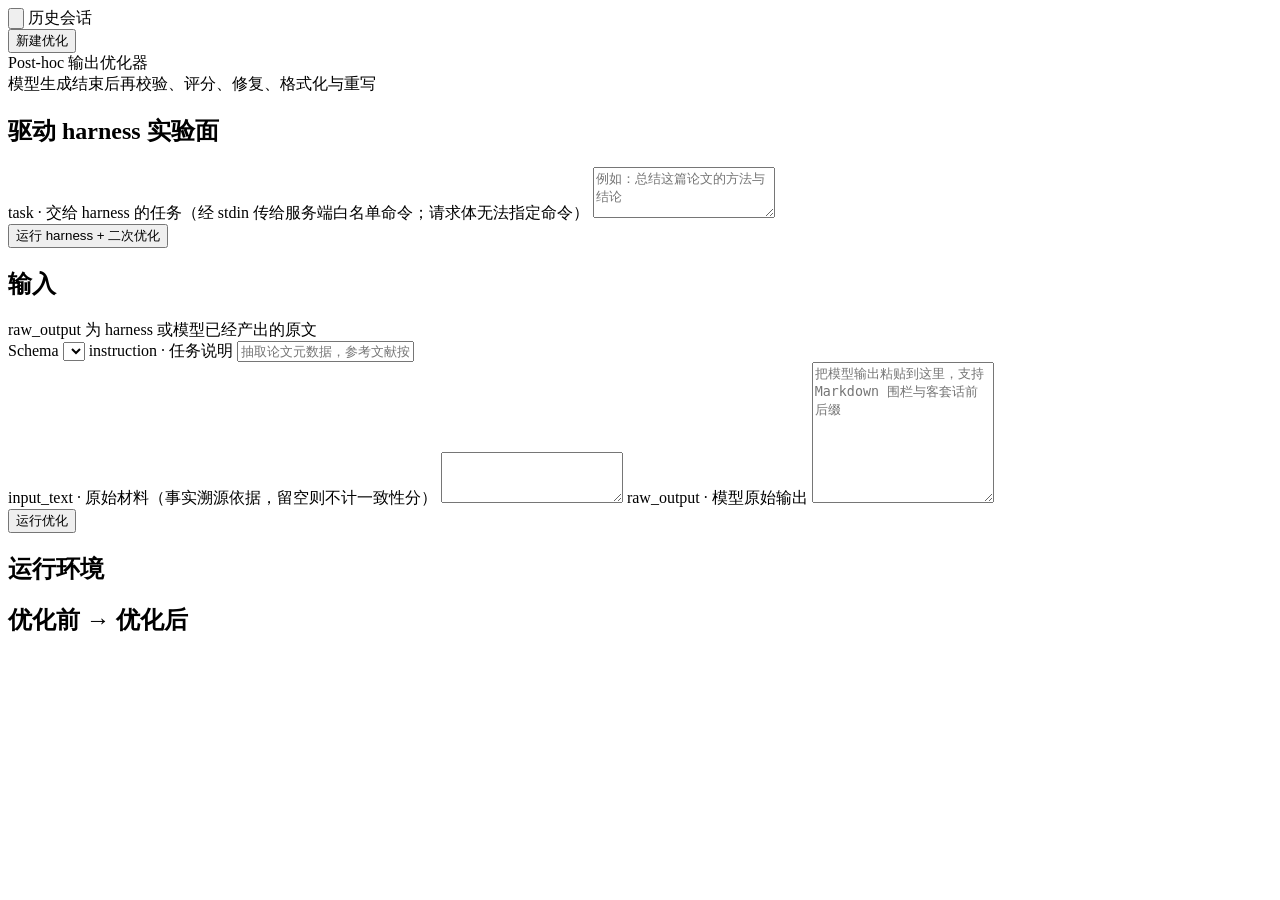
==== app/web/index.html @ eca041e2 "feat: 页面增加 harness 驱动入口 顶部新增「驱动 harness」实验面区：未启用时按钮与输入禁用并写明启用方式； 启用后提交 task 走 /v1/run，结果与 diff 复用既有渲" ====
<!doctype html>
<html lang="zh-CN">
  <head>
    <meta charset="utf-8" />
    <meta name="viewport" content="width=device-width, initial-scale=1" />
    <title>Let-the-output-better · 输出优化台</title>
    <link rel="stylesheet" href="/static/styles.css" />
  </head>
  <body>
    <div class="app" id="app">
      <aside class="rail rail-left" id="history-rail" aria-label="历史会话">
        <div class="rail-head">
          <button type="button" class="icon-btn" id="toggle-history" title="折叠历史列表" aria-expanded="true">
            <svg viewBox="0 0 16 16" aria-hidden="true"><path d="M2 3.5h12M2 8h7M2 12.5h12" /></svg>
          </button>
          <span class="rail-title">历史会话</span>
        </div>
        <button type="button" class="primary-block" id="new-run">新建优化</button>
        <div class="history-list" id="history-list"></div>
        <div class="rail-foot" id="history-foot"></div>
      </aside>

      <main class="workspace">
        <header class="work-head">
          <div class="brand">
            <span class="brand-mark" aria-hidden="true"></span>
            <span class="brand-name">Post-hoc 输出优化器</span>
          </div>
          <div class="work-head-note">模型生成结束后再校验、评分、修复、格式化与重写</div>
        </header>

        <section class="panel panel-harness" id="harness-panel" aria-label="驱动 harness">
          <div class="panel-head">
            <h2>驱动 harness <span class="badge">实验面</span></h2>
            <span class="panel-hint" id="harness-hint"></span>
          </div>
          <label class="field">
            <span class="field-label">task · 交给 harness 的任务（经 stdin 传给服务端白名单命令；请求体无法指定命令）</span>
            <textarea id="field-task" rows="3" spellcheck="false" placeholder="例如：总结这篇论文的方法与结论"></textarea>
          </label>
          <div class="submit-row">
            <button type="button" class="primary" id="harness-run-btn">运行 harness + 二次优化</button>
            <span class="status-line" id="harness-status"></span>
          </div>
        </section>

        <section class="panel" aria-label="输入">
          <div class="panel-head">
            <h2>输入</h2>
            <span class="panel-hint">raw_output 为 harness 或模型已经产出的原文</span>
          </div>
          <form class="form" id="optimize-form">
            <div class="field-row">
              <label class="field field-sm">
                <span class="field-label">Schema</span>
                <select id="field-schema" name="schema"></select>
              </label>
              <label class="field">
                <span class="field-label">instruction · 任务说明</span>
                <input id="field-instruction" name="instruction" type="text" autocomplete="off" placeholder="抽取论文元数据，参考文献按 GB/T 7714 规范" />
              </label>
            </div>
            <label class="field">
              <span class="field-label">input_text · 原始材料（事实溯源依据，留空则不计一致性分）</span>
              <textarea id="field-input-text" name="input_text" rows="3" spellcheck="false"></textarea>
            </label>
            <label class="field">
              <span class="field-label">raw_output · 模型原始输出</span>
              <textarea id="field-raw" name="raw_output" rows="9" spellcheck="false" placeholder="把模型输出粘贴到这里，支持 Markdown 围栏与客套话前后缀"></textarea>
            </label>

            <div class="options" id="options" role="group" aria-label="步骤开关"></div>

            <div class="submit-row">
              <button type="submit" class="primary" id="run-btn">运行优化</button>
              <span class="status-line" id="form-status"></span>
            </div>
          </form>
        </section>

        <section class="panel" id="result-panel" hidden aria-label="优化结果">
          <div class="panel-head">
            <h2>结果</h2>
            <span class="panel-hint" id="result-id"></span>
          </div>
          <div class="verdict" id="verdict"></div>
          <div class="sub-head">步骤时间线</div>
          <div class="steps" id="steps"></div>
          <div class="sub-head">评分维度</div>
          <div class="dimensions" id="dimensions"></div>
          <div class="sub-head">变更与标记</div>
          <div class="tags" id="tags"></div>
          <div class="errors" id="errors"></div>
        </section>
      </main>

      <aside class="rail rail-right" aria-label="环境与对照">
        <section class="panel panel-flush">
          <div class="panel-head">
            <h2>运行环境</h2>
            <span class="dot" id="health-dot" title="健康检查"></span>
          </div>
          <dl class="env" id="env"></dl>
        </section>
        <section class="panel panel-grow">
          <div class="panel-head">
            <h2>优化前 → 优化后</h2>
            <span class="panel-hint" id="diff-mode"></span>
          </div>
          <div class="diff" id="diff"></div>
        </section>
      </aside>
    </div>

    <template id="tpl-history-item">
      <button type="button" class="history-item">
        <span class="hi-top">
          <span class="dot" data-role="dot"></span>
          <span class="hi-schema" data-role="schema"></span>
          <span class="hi-score" data-role="score"></span>
        </span>
        <span class="hi-preview" data-role="preview"></span>
        <span class="hi-meta" data-role="meta"></span>
      </button>
    </template>

    <script src="/static/app.js"></script>
  </body>
</html>
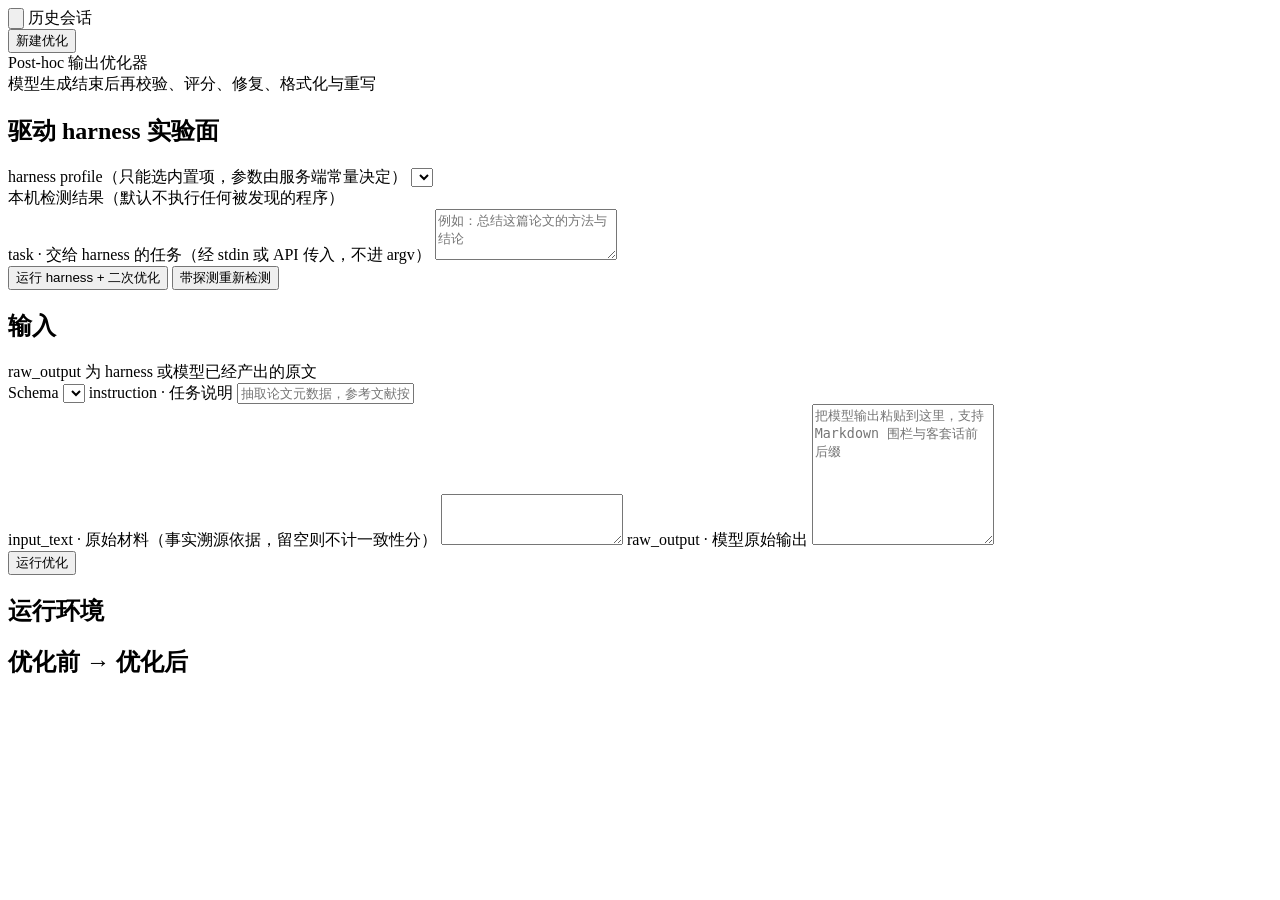
==== commit 259ead79: "feat: 页面展示 profile 选择与本机 harness 检测结果 profile 下拉取自服务端实际装配结果；检测表显示每个候选的状态、版本、登录态与 原因，dot 区分可执行/未探测/不可" ====
--- a/app/web/index.html
+++ b/app/web/index.html
@@ -34,12 +34,24 @@
             <h2>驱动 harness <span class="badge">实验面</span></h2>
             <span class="panel-hint" id="harness-hint"></span>
           </div>
+          <div class="field-row">
+            <label class="field">
+              <span class="field-label">harness profile（只能选内置项，参数由服务端常量决定）</span>
+              <select id="field-harness"></select>
+            </label>
+            <div class="field">
+              <span class="field-label">本机检测结果（默认不执行任何被发现的程序）</span>
+              <div class="detected" id="harness-detected"></div>
+            </div>
+          </div>
+          <div class="prov-note" id="harness-notes"></div>
           <label class="field">
-            <span class="field-label">task · 交给 harness 的任务（经 stdin 传给服务端白名单命令；请求体无法指定命令）</span>
+            <span class="field-label">task · 交给 harness 的任务（经 stdin 或 API 传入，不进 argv）</span>
             <textarea id="field-task" rows="3" spellcheck="false" placeholder="例如：总结这篇论文的方法与结论"></textarea>
           </label>
           <div class="submit-row">
             <button type="button" class="primary" id="harness-run-btn">运行 harness + 二次优化</button>
+            <button type="button" class="ghost" id="harness-detect-btn">带探测重新检测</button>
             <span class="status-line" id="harness-status"></span>
           </div>
         </section>
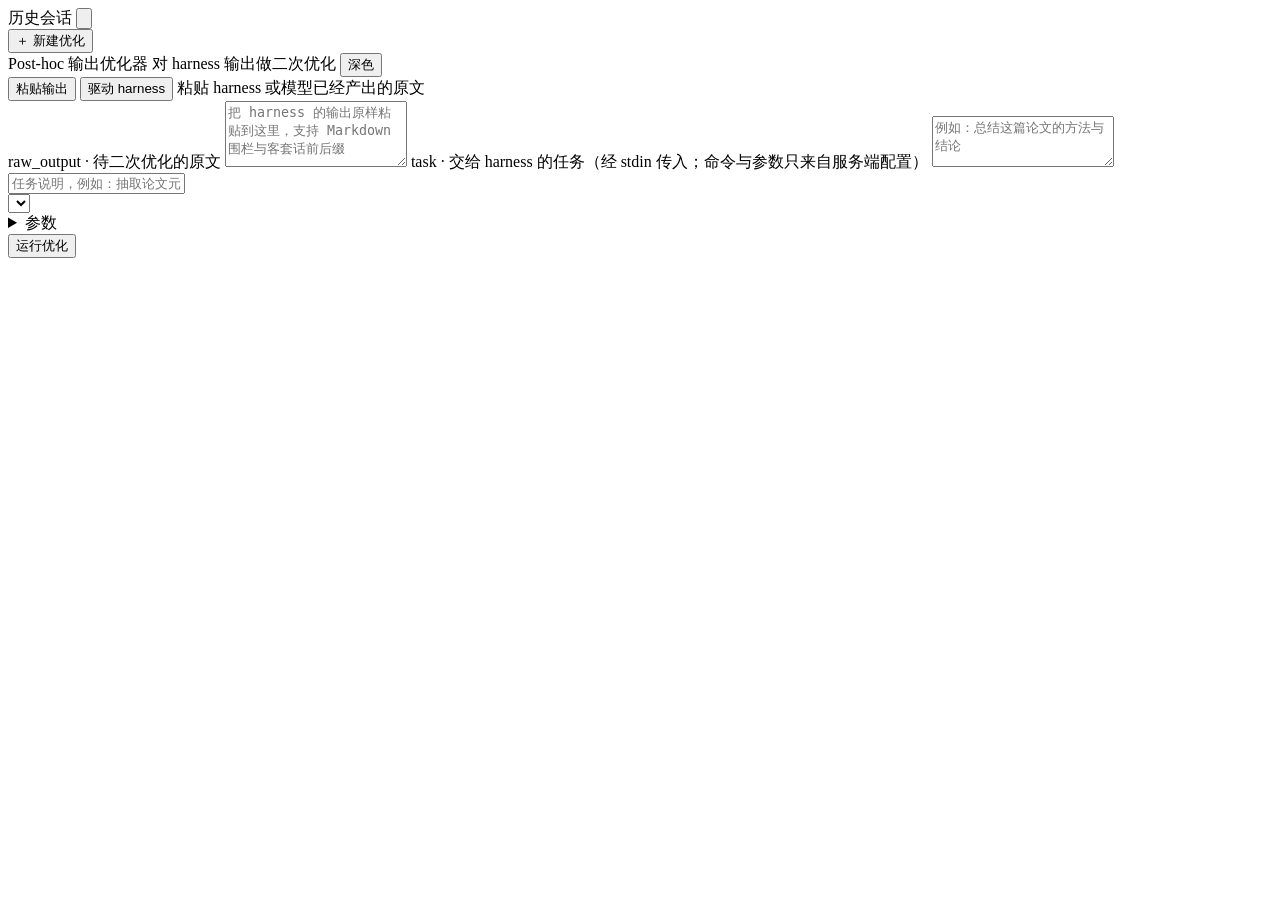
==== commit 27bd3f60: "feat: 页面重做为对话流布局与令牌化样式 原样式没有任何刻度：字号 7 种（11.5px 用了 14 次）、padding 20 种字面量、 gap 10 种、圆角 10 种、5 个颜色游离在变量" ====
--- a/app/web/index.html
+++ b/app/web/index.html
@@ -1,138 +1,154 @@
 <!doctype html>
-<html lang="zh-CN">
+<html lang="zh-CN" data-theme="light">
   <head>
     <meta charset="utf-8" />
     <meta name="viewport" content="width=device-width, initial-scale=1" />
-    <title>Let-the-output-better · 输出优化台</title>
+    <title>输出优化台 · Post-hoc 二次优化</title>
+    <script>
+      /* 首帧前定主题：classic 脚本阻塞解析，一定早于首次绘制，避免浅深切换闪屏。
+         本文件不得出现任何站外地址，命名空间声明也一律省略（内联 SVG 在 HTML 中非必需）。 */
+      (function () {
+        var stored = null;
+        try {
+          stored = window.localStorage.getItem("optimize-theme");
+        } catch (error) {
+          stored = null;
+        }
+        var prefersDark = window.matchMedia && window.matchMedia("(prefers-color-scheme: dark)").matches;
+        document.documentElement.dataset.theme = stored || (prefersDark ? "dark" : "light");
+      })();
+    </script>
     <link rel="stylesheet" href="/static/styles.css" />
   </head>
   <body>
     <div class="app" id="app">
-      <aside class="rail rail-left" id="history-rail" aria-label="历史会话">
-        <div class="rail-head">
-          <button type="button" class="icon-btn" id="toggle-history" title="折叠历史列表" aria-expanded="true">
-            <svg viewBox="0 0 16 16" aria-hidden="true"><path d="M2 3.5h12M2 8h7M2 12.5h12" /></svg>
+      <aside class="rail" id="history-rail" aria-label="历史会话">
+        <div class="rail-top">
+          <span class="mark"></span>
+          <span class="rail-title">历史会话</span>
+          <button type="button" class="icon-btn" id="toggle-history" aria-expanded="true" aria-label="折叠历史列表">
+            <svg viewBox="0 0 16 16" aria-hidden="true"><path d="M9.5 3.5 5 8l4.5 4.5" /></svg>
           </button>
-          <span class="rail-title">历史会话</span>
         </div>
-        <button type="button" class="primary-block" id="new-run">新建优化</button>
-        <div class="history-list" id="history-list"></div>
+        <button type="button" class="new" id="new-run">＋ 新建优化</button>
+        <div class="list" id="history-list"></div>
         <div class="rail-foot" id="history-foot"></div>
       </aside>
 
-      <main class="workspace">
-        <header class="work-head">
-          <div class="brand">
-            <span class="brand-mark" aria-hidden="true"></span>
-            <span class="brand-name">Post-hoc 输出优化器</span>
-          </div>
-          <div class="work-head-note">模型生成结束后再校验、评分、修复、格式化与重写</div>
-        </header>
+      <div class="main">
+        <div class="head">
+          <span class="brand">Post-hoc 输出优化器</span>
+          <span class="hint">对 harness 输出做二次优化</span>
+          <span class="grow"></span>
+          <button type="button" class="ghost" id="theme-toggle" aria-pressed="false">深色</button>
+          <span class="dot unknown" id="health-dot" title="健康检查"></span>
+        </div>
 
-        <section class="panel panel-harness" id="harness-panel" aria-label="驱动 harness">
-          <div class="panel-head">
-            <h2>驱动 harness <span class="badge">实验面</span></h2>
-            <span class="panel-hint" id="harness-hint"></span>
-          </div>
-          <div class="field-row">
-            <label class="field">
-              <span class="field-label">harness profile（只能选内置项，参数由服务端常量决定）</span>
-              <select id="field-harness"></select>
-            </label>
-            <div class="field">
-              <span class="field-label">本机检测结果（默认不执行任何被发现的程序）</span>
-              <div class="detected" id="harness-detected"></div>
+        <div class="flow">
+          <section class="turn" id="result-panel" hidden aria-label="优化结果">
+            <div class="turn-top"><span id="result-id"></span></div>
+
+            <div class="echo">
+              <b>输入</b>
+              <span id="echo-input"></span>
             </div>
-          </div>
-          <div class="prov-note" id="harness-notes"></div>
-          <label class="field">
-            <span class="field-label">task · 交给 harness 的任务（经 stdin 或 API 传入，不进 argv）</span>
-            <textarea id="field-task" rows="3" spellcheck="false" placeholder="例如：总结这篇论文的方法与结论"></textarea>
-          </label>
-          <div class="submit-row">
-            <button type="button" class="primary" id="harness-run-btn">运行 harness + 二次优化</button>
-            <button type="button" class="ghost" id="harness-detect-btn">带探测重新检测</button>
-            <span class="status-line" id="harness-status"></span>
-          </div>
-        </section>
 
-        <section class="panel" aria-label="输入">
-          <div class="panel-head">
-            <h2>输入</h2>
-            <span class="panel-hint">raw_output 为 harness 或模型已经产出的原文</span>
-          </div>
-          <form class="form" id="optimize-form">
-            <div class="field-row">
-              <label class="field field-sm">
-                <span class="field-label">Schema</span>
-                <select id="field-schema" name="schema"></select>
-              </label>
-              <label class="field">
-                <span class="field-label">instruction · 任务说明</span>
-                <input id="field-instruction" name="instruction" type="text" autocomplete="off" placeholder="抽取论文元数据，参考文献按 GB/T 7714 规范" />
-              </label>
+            <div class="verdict" id="verdict"></div>
+
+            <div class="card">
+              <div class="card-top">
+                <span>优化前 → 优化后</span>
+                <span class="grow"></span>
+                <span class="pill" id="diff-mode"></span>
+              </div>
+              <div class="diff" id="diff"></div>
             </div>
-            <label class="field">
-              <span class="field-label">input_text · 原始材料（事实溯源依据，留空则不计一致性分）</span>
-              <textarea id="field-input-text" name="input_text" rows="3" spellcheck="false"></textarea>
-            </label>
-            <label class="field">
-              <span class="field-label">raw_output · 模型原始输出</span>
-              <textarea id="field-raw" name="raw_output" rows="9" spellcheck="false" placeholder="把模型输出粘贴到这里，支持 Markdown 围栏与客套话前后缀"></textarea>
+
+            <details class="dets" id="details-region">
+              <summary>详情 · 步骤 / 评分 / 变更 / 环境</summary>
+              <div class="dgrid">
+                <div>
+                  <div class="cap">步骤时间线</div>
+                  <div class="steps" id="steps"></div>
+                  <div class="cap">评分维度</div>
+                  <div class="dimensions" id="dimensions"></div>
+                </div>
+                <div>
+                  <div class="cap">运行指标</div>
+                  <div class="tags" id="meta-chips"></div>
+                  <div class="cap">变更与标记</div>
+                  <div class="tags" id="tags"></div>
+                  <div class="cap">运行环境</div>
+                  <dl class="env" id="env"></dl>
+                  <div class="errors" id="errors"></div>
+                </div>
+              </div>
+            </details>
+          </section>
+
+          <form class="composer" id="optimize-form" data-mode="paste">
+            <div class="mode">
+              <span class="seg" role="group" aria-label="输入方式">
+                <button type="button" class="on" id="mode-paste">粘贴输出</button>
+                <button type="button" id="mode-harness">驱动 harness</button>
+              </span>
+              <span class="hint" id="mode-hint">粘贴 harness 或模型已经产出的原文</span>
+            </div>
+
+            <label class="field only-paste">
+              <span class="flabel">raw_output · 待二次优化的原文</span>
+              <textarea id="field-raw" name="raw_output" rows="4" spellcheck="false" placeholder="把 harness 的输出原样粘贴到这里，支持 Markdown 围栏与客套话前后缀"></textarea>
             </label>
 
-            <div class="options" id="options" role="group" aria-label="步骤开关"></div>
+            <label class="field only-harness">
+              <span class="flabel">task · 交给 harness 的任务（经 stdin 传入；命令与参数只来自服务端配置）</span>
+              <textarea id="field-task" rows="3" spellcheck="false" placeholder="例如：总结这篇论文的方法与结论"></textarea>
+            </label>
 
-            <div class="submit-row">
+            <input class="instr" id="field-instruction" name="instruction" type="text" placeholder="任务说明，例如：抽取论文元数据，参考文献按 GB/T 7714 规范" />
+
+            <div class="foot">
+              <select id="field-schema" name="schema" aria-label="Schema"></select>
+
+              <details class="params" id="params">
+                <summary>参数</summary>
+                <div class="pbody">
+                  <label class="field">
+                    <span class="flabel">input_text · 原始材料（事实溯源依据，留空则不计一致性分）</span>
+                    <textarea id="field-input-text" name="input_text" rows="3" spellcheck="false"></textarea>
+                  </label>
+
+                  <div class="cap">管线开关</div>
+                  <div class="options" id="options" role="group" aria-label="步骤开关"></div>
+
+                  <div class="cap">harness</div>
+                  <div class="hrow">
+                    <select id="field-harness" aria-label="harness profile"></select>
+                    <button type="button" class="ghost" id="harness-detect-btn">带探测重新检测</button>
+                  </div>
+                  <div class="detected" id="harness-detected"></div>
+                  <div class="prov-note" id="harness-notes"></div>
+                  <div class="status" id="harness-status"></div>
+                </div>
+              </details>
+
               <button type="submit" class="primary" id="run-btn">运行优化</button>
-              <span class="status-line" id="form-status"></span>
+              <span class="status" id="form-status"></span>
             </div>
           </form>
-        </section>
-
-        <section class="panel" id="result-panel" hidden aria-label="优化结果">
-          <div class="panel-head">
-            <h2>结果</h2>
-            <span class="panel-hint" id="result-id"></span>
-          </div>
-          <div class="verdict" id="verdict"></div>
-          <div class="sub-head">步骤时间线</div>
-          <div class="steps" id="steps"></div>
-          <div class="sub-head">评分维度</div>
-          <div class="dimensions" id="dimensions"></div>
-          <div class="sub-head">变更与标记</div>
-          <div class="tags" id="tags"></div>
-          <div class="errors" id="errors"></div>
-        </section>
-      </main>
-
-      <aside class="rail rail-right" aria-label="环境与对照">
-        <section class="panel panel-flush">
-          <div class="panel-head">
-            <h2>运行环境</h2>
-            <span class="dot" id="health-dot" title="健康检查"></span>
-          </div>
-          <dl class="env" id="env"></dl>
-        </section>
-        <section class="panel panel-grow">
-          <div class="panel-head">
-            <h2>优化前 → 优化后</h2>
-            <span class="panel-hint" id="diff-mode"></span>
-          </div>
-          <div class="diff" id="diff"></div>
-        </section>
-      </aside>
+        </div>
+      </div>
     </div>
 
     <template id="tpl-history-item">
       <button type="button" class="history-item">
-        <span class="hi-top">
+        <span class="i1">
           <span class="dot" data-role="dot"></span>
-          <span class="hi-schema" data-role="schema"></span>
-          <span class="hi-score" data-role="score"></span>
+          <span class="kind" data-role="schema"></span>
+          <span class="score" data-role="score"></span>
         </span>
-        <span class="hi-preview" data-role="preview"></span>
-        <span class="hi-meta" data-role="meta"></span>
+        <span class="prev" data-role="preview"></span>
+        <span class="meta" data-role="meta"></span>
       </button>
     </template>
 
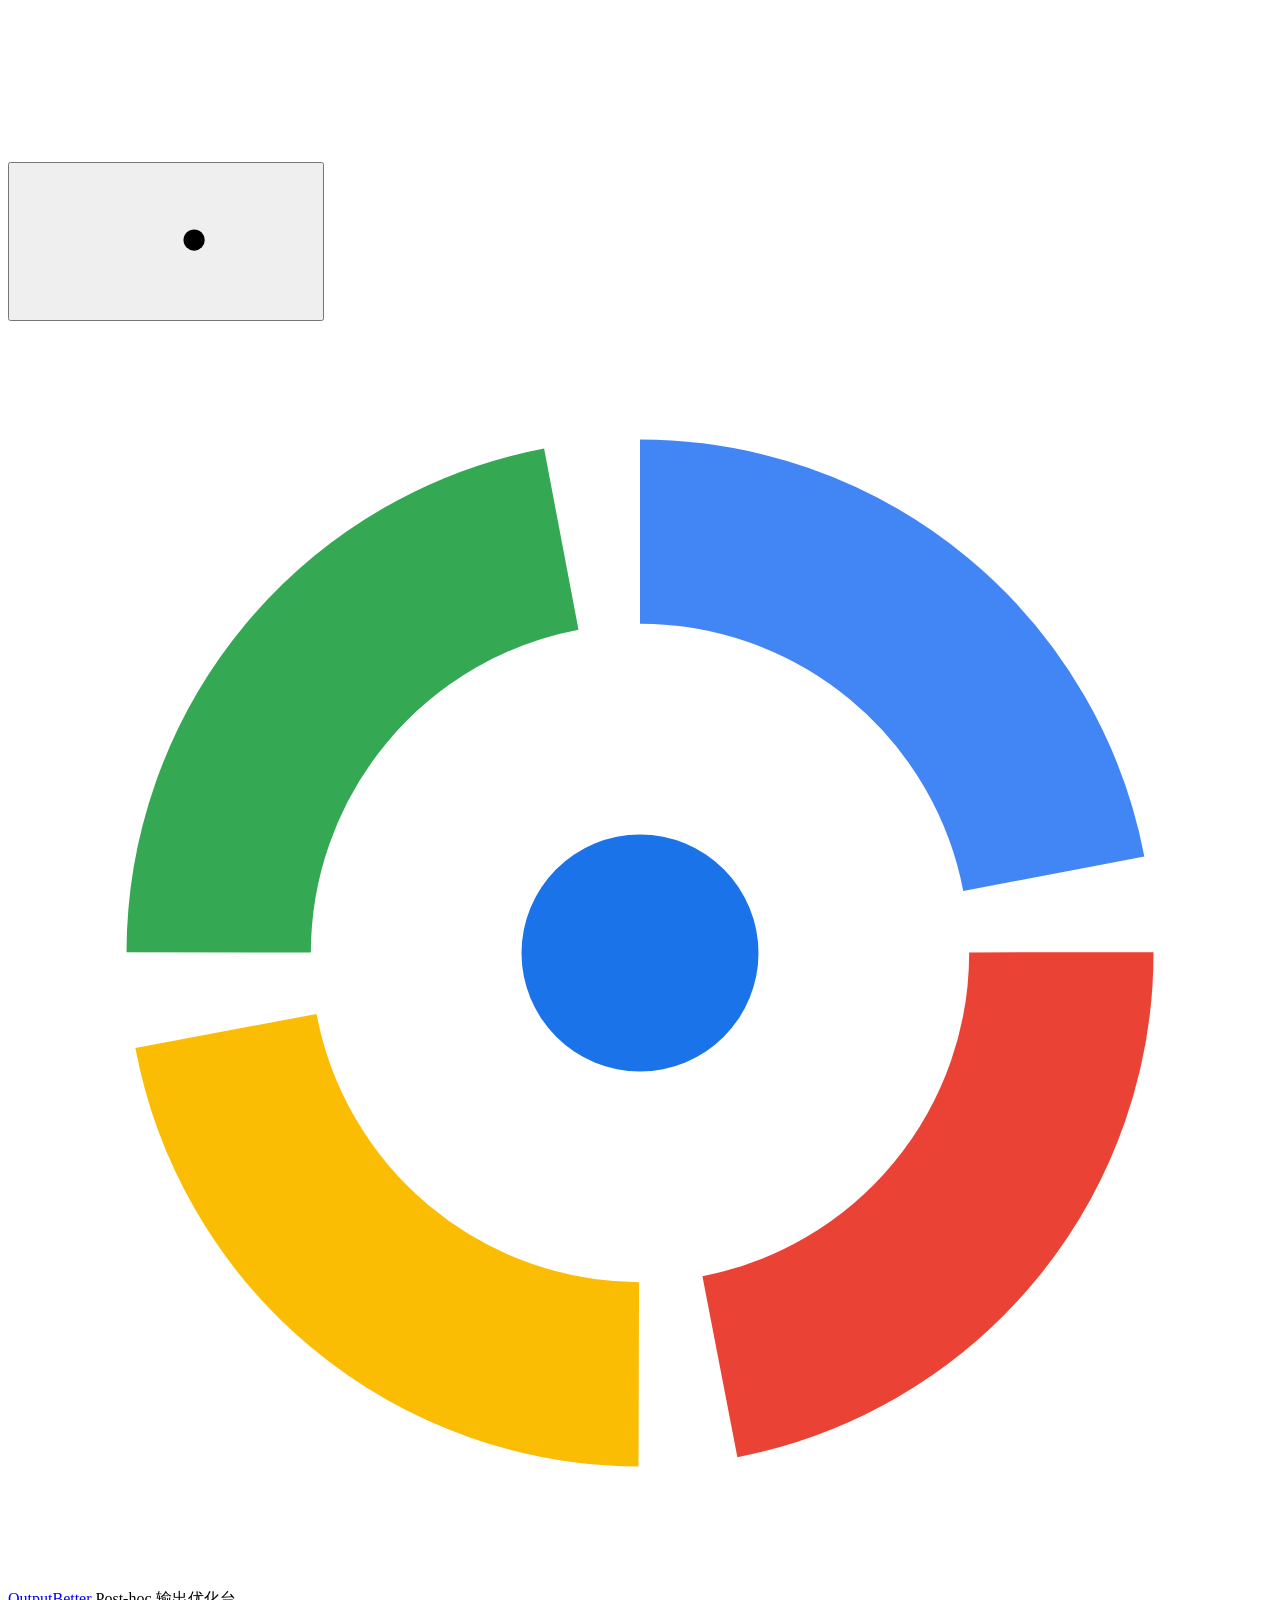
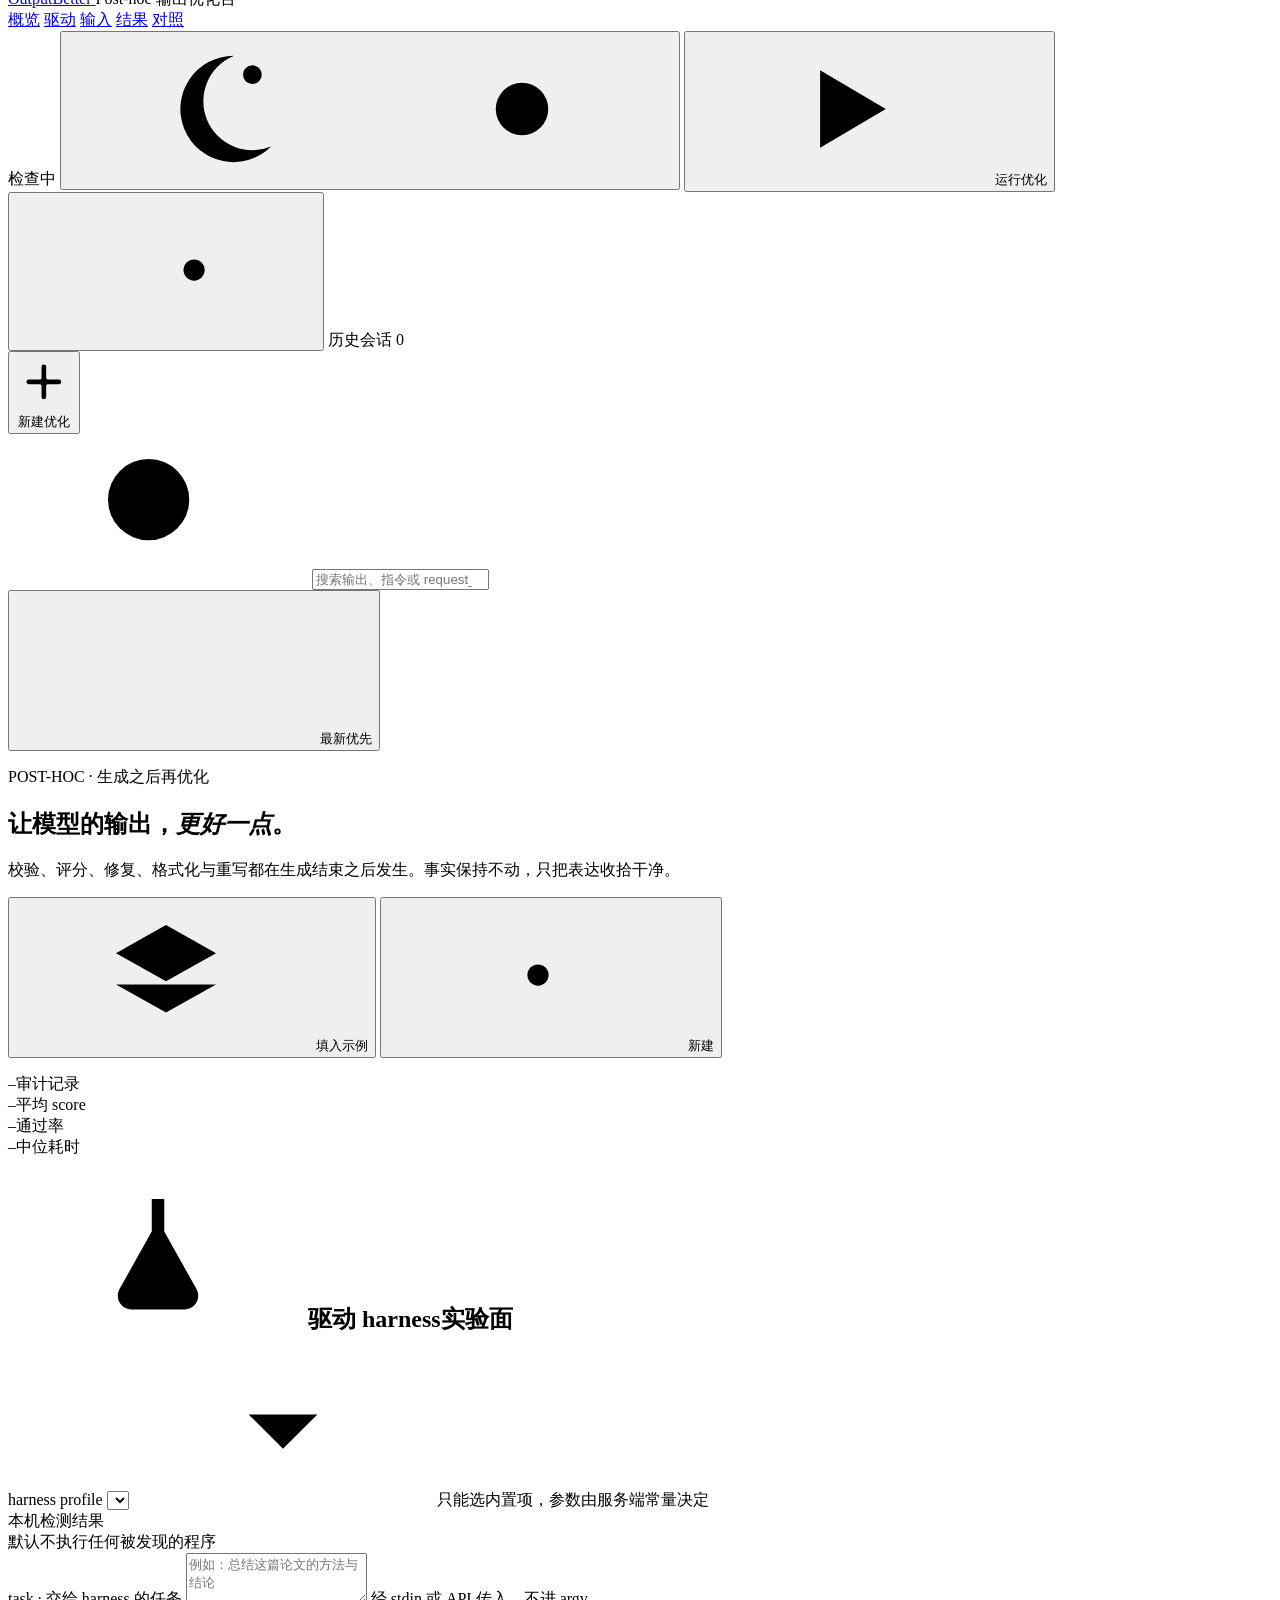
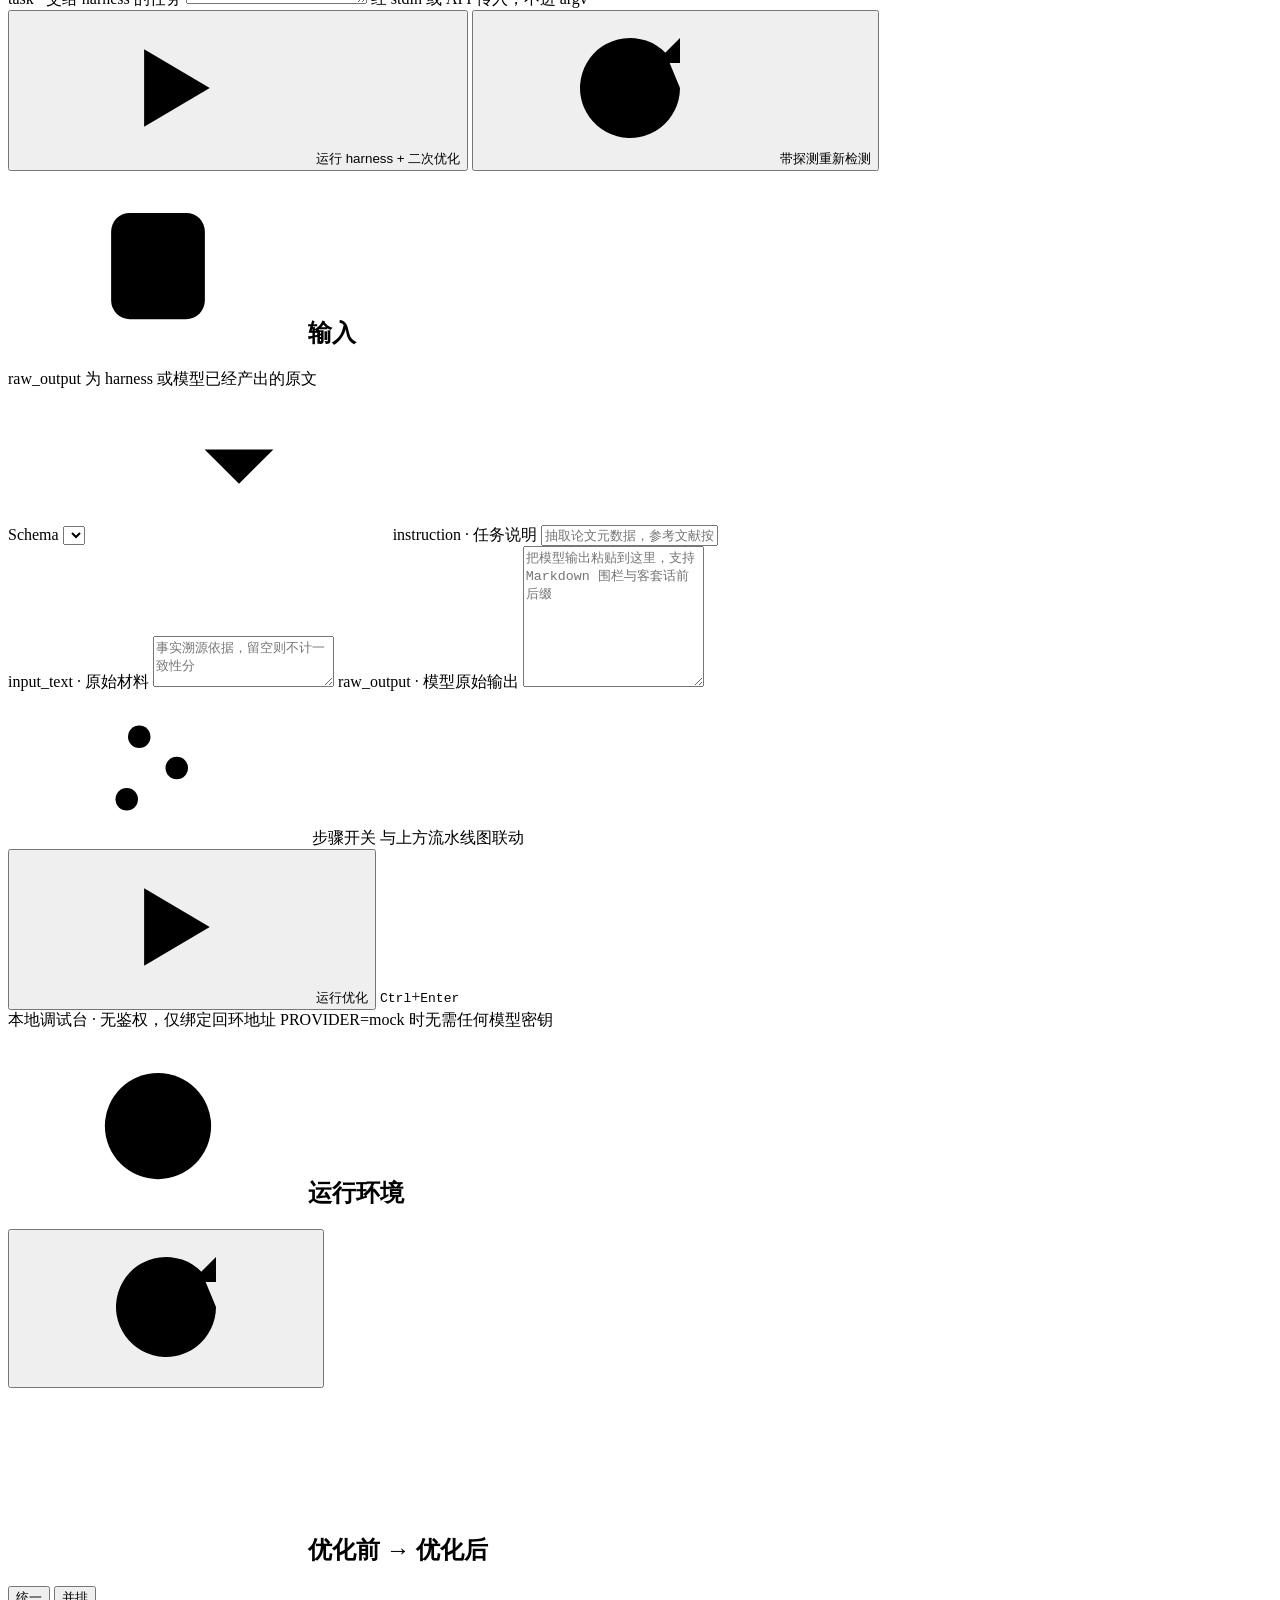
==== commit 5440be67: "feat(web): 查看页重做为 Google 式视觉语言，自托管字体与自有图标 页面此前是深色控制台风格，与项目"把输出收拾干净"的定位不符。改为 Google 官网 式设计语言：四色品牌色、白色" ====
--- a/app/web/index.html
+++ b/app/web/index.html
@@ -1,157 +1,333 @@
 <!doctype html>
-<html lang="zh-CN" data-theme="light">
+<html lang="zh-CN">
   <head>
     <meta charset="utf-8" />
     <meta name="viewport" content="width=device-width, initial-scale=1" />
-    <title>输出优化台 · Post-hoc 二次优化</title>
-    <script>
-      /* 首帧前定主题：classic 脚本阻塞解析，一定早于首次绘制，避免浅深切换闪屏。
-         本文件不得出现任何站外地址，命名空间声明也一律省略（内联 SVG 在 HTML 中非必需）。 */
-      (function () {
-        var stored = null;
-        try {
-          stored = window.localStorage.getItem("optimize-theme");
-        } catch (error) {
-          stored = null;
-        }
-        var prefersDark = window.matchMedia && window.matchMedia("(prefers-color-scheme: dark)").matches;
-        document.documentElement.dataset.theme = stored || (prefersDark ? "dark" : "light");
-      })();
-    </script>
+    <meta name="color-scheme" content="light dark" />
+    <title>Output Better · Post-hoc 输出优化台</title>
     <link rel="stylesheet" href="/static/styles.css" />
+    <link rel="icon" href="/static/favicon.svg" type="image/svg+xml" />
   </head>
   <body>
+    <svg class="sprite" aria-hidden="true" focusable="false">
+      <!-- 自有图标语言：24 网格圆头描边线稿 + 一枚实心节点圆点，呼应 wordmark 的环与中心点。 -->
+      <symbol id="i-menu" viewBox="0 0 24 24"><path d="M4 7h13M4 12h8M4 17h13"/><circle cx="16.5" cy="12" r="1.7" fill="currentColor" stroke="none"/></symbol>
+      <symbol id="i-close" viewBox="0 0 24 24"><path d="M6 6l12 12M18 6L6 18"/></symbol>
+      <symbol id="i-add" viewBox="0 0 24 24"><path d="M12 5v14M5 12h14"/><circle cx="12" cy="12" r="1.7" fill="currentColor" stroke="none"/></symbol>
+      <symbol id="i-play" viewBox="0 0 24 24"><path d="M8.5 5.8v12.4L19 12z"/><circle cx="12.4" cy="12" r="1.6" fill="currentColor" stroke="none"/></symbol>
+      <symbol id="i-search" viewBox="0 0 24 24"><circle cx="10.5" cy="10.5" r="6.5"/><path d="M15.2 15.2L20 20"/><circle cx="10.5" cy="10.5" r="1.6" fill="currentColor" stroke="none"/></symbol>
+      <symbol id="i-sort" viewBox="0 0 24 24"><path d="M8 5v14M8 19l-3-3M8 19l3-3M16 19V5M16 5l-3 3M16 5l3 3"/></symbol>
+      <symbol id="i-moon" viewBox="0 0 24 24"><path d="M14.5 3.5a8.5 8.5 0 1 0 6 14.5A7 7 0 0 1 14.5 3.5z"/><circle cx="17.5" cy="6.5" r="1.5" fill="currentColor" stroke="none"/></symbol>
+      <symbol id="i-sun" viewBox="0 0 24 24"><circle cx="12" cy="12" r="4.2"/><path d="M12 3v2.2M12 18.8V21M3 12h2.2M18.8 12H21M5.6 5.6l1.6 1.6M16.8 16.8l1.6 1.6M18.4 5.6l-1.6 1.6M7.2 16.8l-1.6 1.6"/><circle cx="12" cy="12" r="1.5" fill="currentColor" stroke="none"/></symbol>
+      <symbol id="i-copy" viewBox="0 0 24 24"><rect x="8.5" y="8.5" width="12" height="12" rx="3"/><path d="M15.5 5.5H6.5a3 3 0 0 0-3 3v9"/><circle cx="14.5" cy="14.5" r="1.6" fill="currentColor" stroke="none"/></symbol>
+      <symbol id="i-check" viewBox="0 0 24 24"><path d="M5 12.5l4.6 4.5L19 7.5"/><circle cx="19" cy="7.5" r="1.6" fill="currentColor" stroke="none"/></symbol>
+      <symbol id="i-refresh" viewBox="0 0 24 24"><path d="M20 12a8 8 0 1 1-2.34-5.66"/><path d="M20 4v4h-4"/></symbol>
+      <symbol id="i-flask" viewBox="0 0 24 24"><path d="M10 3.5h4M11 3.5v5.2L5.8 18a2.2 2.2 0 0 0 2 3.2h8.4a2.2 2.2 0 0 0 2-3.2L13 8.7V3.5"/><path d="M8 14.5h8"/><circle cx="12" cy="17.5" r="1.5" fill="currentColor" stroke="none"/></symbol>
+      <symbol id="i-history" viewBox="0 0 24 24"><circle cx="12" cy="12" r="8.5"/><path d="M12 7.5V12l3.2 2"/><circle cx="12" cy="12" r="1.5" fill="currentColor" stroke="none"/></symbol>
+      <symbol id="i-swap" viewBox="0 0 24 24"><path d="M4 8.5h13M17 8.5l-3-3M17 8.5l-3 3M20 15.5H7M7 15.5l3-3M7 15.5l3 3"/></symbol>
+      <symbol id="i-schema" viewBox="0 0 24 24"><rect x="4.5" y="3.5" width="15" height="17" rx="3"/><path d="M8.5 8.5h4M8.5 12h7M8.5 15.5h5"/><circle cx="15.5" cy="8.5" r="1.5" fill="currentColor" stroke="none"/></symbol>
+      <symbol id="i-gauge" viewBox="0 0 24 24"><path d="M4.5 16.5a8.5 8.5 0 1 1 15 0"/><path d="M12 16.5l3.6-4.6"/><circle cx="12" cy="16.5" r="1.6" fill="currentColor" stroke="none"/></symbol>
+      <symbol id="i-build" viewBox="0 0 24 24"><path d="M4 12h4.5M15.5 12H20"/><path d="M8.5 12a3.5 3.5 0 0 1 7 0"/><circle cx="12" cy="8.5" r="1.6" fill="currentColor" stroke="none"/></symbol>
+      <symbol id="i-format" viewBox="0 0 24 24"><path d="M6.5 17.5L12 5.5l5.5 12M8.7 13h6.6"/><path d="M4.5 20.5h15"/></symbol>
+      <symbol id="i-sparkle" viewBox="0 0 24 24"><path d="M12 4c.7 3.6 2.4 5.3 6 6-3.6.7-5.3 2.4-6 6-.7-3.6-2.4-5.3-6-6 3.6-.7 5.3-2.4 6-6z"/><circle cx="18.5" cy="17.5" r="1.4" fill="currentColor" stroke="none"/><circle cx="5.5" cy="18.5" r="1.1" fill="currentColor" stroke="none"/></symbol>
+      <symbol id="i-info" viewBox="0 0 24 24"><circle cx="12" cy="12" r="8.5"/><path d="M12 11v5.5"/><circle cx="12" cy="7.8" r="1.5" fill="currentColor" stroke="none"/></symbol>
+      <symbol id="i-warn" viewBox="0 0 24 24"><path d="M12 4.2L21 19.5H3z"/><path d="M12 10v4"/><circle cx="12" cy="16.8" r="1.4" fill="currentColor" stroke="none"/></symbol>
+      <symbol id="i-error" viewBox="0 0 24 24"><circle cx="12" cy="12" r="8.5"/><path d="M9.2 9.2l5.6 5.6M14.8 9.2l-5.6 5.6"/></symbol>
+      <symbol id="i-arrow" viewBox="0 0 24 24"><path d="M4.5 12h14M18.5 12l-5-5M18.5 12l-5 5"/><circle cx="4.5" cy="12" r="1.5" fill="currentColor" stroke="none"/></symbol>
+      <symbol id="i-chevron" viewBox="0 0 24 24"><path d="M6.5 9.5l5.5 5.5 5.5-5.5"/></symbol>
+      <symbol id="i-tune" viewBox="0 0 24 24"><path d="M4 7h16M4 12h16M4 17h16"/><circle cx="9" cy="7" r="1.8" fill="currentColor" stroke="none"/><circle cx="15" cy="12" r="1.8" fill="currentColor" stroke="none"/><circle cx="7" cy="17" r="1.8" fill="currentColor" stroke="none"/></symbol>
+      <symbol id="i-layers" viewBox="0 0 24 24"><path d="M12 4l8 4.5-8 4.5-8-4.5z"/><path d="M4 13.5l8 4.5 8-4.5"/><circle cx="12" cy="8.5" r="1.5" fill="currentColor" stroke="none"/></symbol>
+    </svg>
+
+    <div class="scrim" id="scrim" hidden></div>
+
+    <header class="appbar" id="appbar">
+      <div class="appbar-side">
+        <button type="button" class="icon-btn drawer-btn" id="menu-btn" title="历史会话" aria-label="打开历史会话">
+          <svg class="icon" aria-hidden="true"><use href="#i-menu"></use></svg>
+        </button>
+        <a class="wordmark" href="#section-hero" id="wordmark">
+          <span class="gmark" aria-hidden="true">
+            <svg viewBox="0 0 48 48" focusable="false">
+              <g fill="none" stroke-width="7" transform="rotate(-90 24 24)">
+                <circle cx="24" cy="24" r="16" stroke="#4285f4" stroke-dasharray="22.1 78.5" stroke-dashoffset="0"></circle>
+                <circle cx="24" cy="24" r="16" stroke="#ea4335" stroke-dasharray="22.1 78.5" stroke-dashoffset="-25.1"></circle>
+                <circle cx="24" cy="24" r="16" stroke="#fbbc04" stroke-dasharray="22.1 78.5" stroke-dashoffset="-50.3"></circle>
+                <circle cx="24" cy="24" r="16" stroke="#34a853" stroke-dasharray="22.1 78.5" stroke-dashoffset="-75.4"></circle>
+              </g>
+              <circle cx="24" cy="24" r="4.5" fill="#1a73e8"></circle>
+            </svg>
+          </span>
+          <span class="wordmark-text">Output<span class="wordmark-alt">Better</span></span>
+        </a>
+        <span class="appbar-sub">Post-hoc 输出优化台</span>
+      </div>
+
+      <nav class="appnav" id="appnav" aria-label="页面分区">
+        <a class="appnav-link is-active" href="#section-hero" data-nav="section-hero">概览</a>
+        <a class="appnav-link" href="#harness-panel" data-nav="harness-panel">驱动</a>
+        <a class="appnav-link" href="#section-input" data-nav="section-input">输入</a>
+        <a class="appnav-link" href="#result-panel" data-nav="result-panel">结果</a>
+        <a class="appnav-link" href="#section-diff" data-nav="section-diff">对照</a>
+      </nav>
+
+      <div class="appbar-side appbar-end">
+        <span class="health-pill" id="health-pill" title="健康检查">
+          <span class="dot" id="health-dot"></span>
+          <span class="health-text" id="health-text">检查中</span>
+        </span>
+        <button type="button" class="icon-btn" id="theme-toggle" title="切换深色 / 浅色" aria-label="切换深色或浅色主题">
+          <svg class="icon icon-moon" aria-hidden="true"><use href="#i-moon"></use></svg>
+          <svg class="icon icon-sun" aria-hidden="true"><use href="#i-sun"></use></svg>
+        </button>
+        <button type="button" class="btn btn-filled appbar-cta" id="appbar-run">
+          <svg class="icon" aria-hidden="true"><use href="#i-play"></use></svg>
+          <span>运行优化</span>
+        </button>
+      </div>
+    </header>
+
     <div class="app" id="app">
-      <aside class="rail" id="history-rail" aria-label="历史会话">
-        <div class="rail-top">
-          <span class="mark"></span>
+      <aside class="rail rail-left" id="history-rail" aria-label="历史会话">
+        <div class="rail-head">
+          <button type="button" class="icon-btn" id="toggle-history" title="折叠历史列表" aria-expanded="true">
+            <svg class="icon" aria-hidden="true"><use href="#i-menu"></use></svg>
+          </button>
           <span class="rail-title">历史会话</span>
-          <button type="button" class="icon-btn" id="toggle-history" aria-expanded="true" aria-label="折叠历史列表">
-            <svg viewBox="0 0 16 16" aria-hidden="true"><path d="M9.5 3.5 5 8l4.5 4.5" /></svg>
+          <span class="rail-count" id="rail-count">0</span>
+        </div>
+
+        <div class="rail-tools">
+          <button type="button" class="compose" id="new-run">
+            <span class="compose-plus" aria-hidden="true">
+              <svg viewBox="0 0 24 24" focusable="false" fill="none" stroke="currentColor" stroke-width="2" stroke-linecap="round"><path d="M12 5.5v13M5.5 12h13"/><circle cx="12" cy="12" r="1.8" fill="currentColor" stroke="none"/></svg>
+            </span>
+            <span>新建优化</span>
+          </button>
+          <div class="searchbox">
+            <svg class="icon" aria-hidden="true"><use href="#i-search"></use></svg>
+            <input type="search" id="history-search" placeholder="搜索输出、指令或 request_id" autocomplete="off" aria-label="搜索历史" />
+          </div>
+          <button type="button" class="sort-btn" id="history-sort" title="切换排序">
+            <svg class="icon" aria-hidden="true"><use href="#i-sort"></use></svg>
+            <span id="history-sort-label">最新优先</span>
           </button>
         </div>
-        <button type="button" class="new" id="new-run">＋ 新建优化</button>
-        <div class="list" id="history-list"></div>
+
+        <div class="history-list" id="history-list"></div>
         <div class="rail-foot" id="history-foot"></div>
       </aside>
 
-      <div class="main">
-        <div class="head">
-          <span class="brand">Post-hoc 输出优化器</span>
-          <span class="hint">对 harness 输出做二次优化</span>
-          <span class="grow"></span>
-          <button type="button" class="ghost" id="theme-toggle" aria-pressed="false">深色</button>
-          <span class="dot unknown" id="health-dot" title="健康检查"></span>
-        </div>
-
-        <div class="flow">
-          <section class="turn" id="result-panel" hidden aria-label="优化结果">
-            <div class="turn-top"><span id="result-id"></span></div>
-
-            <div class="echo">
-              <b>输入</b>
-              <span id="echo-input"></span>
-            </div>
-
+      <main class="workspace" id="workspace">
+        <section class="hero" id="section-hero" aria-label="概览">
+          <div class="hero-bg" aria-hidden="true">
+            <span class="blob blob-b"></span><span class="blob blob-r"></span>
+            <span class="blob blob-y"></span><span class="blob blob-g"></span>
+            <span class="hero-dots"></span>
+          </div>
+          <div class="hero-main">
+            <div class="hero-copy">
+              <p class="eyebrow"><span class="eyebrow-bar" aria-hidden="true"></span>POST-HOC · 生成之后再优化</p>
+              <h1 class="hero-title">让模型的输出，<em>更好一点</em>。</h1>
+              <p class="hero-lede">校验、评分、修复、格式化与重写都在生成结束之后发生。事实保持不动，只把表达收拾干净。</p>
+            </div>
+            <div class="hero-actions">
+              <button type="button" class="btn btn-tonal" id="sample-btn">
+                <svg class="icon" aria-hidden="true"><use href="#i-layers"></use></svg><span>填入示例</span>
+              </button>
+              <button type="button" class="btn btn-outlined" id="hero-new">
+                <svg class="icon" aria-hidden="true"><use href="#i-add"></use></svg><span>新建</span>
+              </button>
+            </div>
+          </div>
+
+          <ol class="pipe" id="pipe" aria-label="流水线步骤"></ol>
+
+          <div class="stats" id="stats">
+            <div class="stat stat-b"><span class="stat-value" id="stat-total">–</span><span class="stat-label">审计记录</span></div>
+            <div class="stat stat-g"><span class="stat-value" id="stat-avg">–</span><span class="stat-label">平均 score</span></div>
+            <div class="stat stat-y"><span class="stat-value" id="stat-pass">–</span><span class="stat-label">通过率</span></div>
+            <div class="stat stat-p"><span class="stat-value" id="stat-ms">–</span><span class="stat-label">中位耗时</span></div>
+          </div>
+        </section>
+
+        <section class="panel panel-harness" id="harness-panel" aria-label="驱动 harness">
+          <div class="panel-head">
+            <h2><span class="head-icon hi-flask"><svg class="icon" aria-hidden="true"><use href="#i-flask"></use></svg></span>驱动 harness<span class="badge">实验面</span></h2>
+            <span class="panel-hint" id="harness-hint"></span>
+          </div>
+          <div class="field-row">
+            <label class="field field-sm">
+              <span class="field-label">harness profile</span>
+              <span class="select-wrap">
+                <select id="field-harness"></select>
+                <svg class="icon select-caret" aria-hidden="true"><use href="#i-chevron"></use></svg>
+              </span>
+              <span class="field-help">只能选内置项，参数由服务端常量决定</span>
+            </label>
+            <div class="field">
+              <span class="field-label">本机检测结果</span>
+              <div class="detected" id="harness-detected"></div>
+              <span class="field-help">默认不执行任何被发现的程序</span>
+            </div>
+          </div>
+          <div class="prov-note" id="harness-notes"></div>
+          <label class="field">
+            <span class="field-label">task · 交给 harness 的任务</span>
+            <textarea id="field-task" rows="3" spellcheck="false" placeholder="例如：总结这篇论文的方法与结论"></textarea>
+            <span class="field-help">经 stdin 或 API 传入，不进 argv</span>
+          </label>
+          <div class="submit-row">
+            <button type="button" class="btn btn-filled" id="harness-run-btn">
+              <svg class="icon" aria-hidden="true"><use href="#i-play"></use></svg><span>运行 harness + 二次优化</span>
+            </button>
+            <button type="button" class="btn btn-outlined" id="harness-detect-btn">
+              <svg class="icon" aria-hidden="true"><use href="#i-refresh"></use></svg><span>带探测重新检测</span>
+            </button>
+            <span class="status-line" id="harness-status"></span>
+          </div>
+        </section>
+
+        <section class="panel" id="section-input" aria-label="输入">
+          <div class="panel-head">
+            <h2><span class="head-icon hi-schema"><svg class="icon" aria-hidden="true"><use href="#i-schema"></use></svg></span>输入</h2>
+            <span class="panel-hint">raw_output 为 harness 或模型已经产出的原文</span>
+          </div>
+          <form class="form" id="optimize-form">
+            <div class="field-row">
+              <label class="field field-sm">
+                <span class="field-label">Schema</span>
+                <span class="select-wrap">
+                  <select id="field-schema" name="schema"></select>
+                  <svg class="icon select-caret" aria-hidden="true"><use href="#i-chevron"></use></svg>
+                </span>
+              </label>
+              <label class="field">
+                <span class="field-label">instruction · 任务说明</span>
+                <input id="field-instruction" name="instruction" type="text" autocomplete="off" placeholder="抽取论文元数据，参考文献按 GB/T 7714 规范" />
+              </label>
+            </div>
+            <label class="field">
+              <span class="field-label">input_text · 原始材料</span>
+              <textarea id="field-input-text" name="input_text" rows="3" spellcheck="false" placeholder="事实溯源依据，留空则不计一致性分"></textarea>
+            </label>
+            <label class="field">
+              <span class="field-label">raw_output · 模型原始输出</span>
+              <textarea id="field-raw" name="raw_output" rows="9" spellcheck="false" placeholder="把模型输出粘贴到这里，支持 Markdown 围栏与客套话前后缀"></textarea>
+            </label>
+
+            <div class="options-head">
+              <svg class="icon" aria-hidden="true"><use href="#i-tune"></use></svg>
+              <span>步骤开关</span>
+              <span class="options-hint">与上方流水线图联动</span>
+            </div>
+            <div class="options" id="options" role="group" aria-label="步骤开关"></div>
+
+            <div class="submit-row">
+              <button type="submit" class="btn btn-filled btn-lg" id="run-btn">
+                <svg class="icon" aria-hidden="true"><use href="#i-play"></use></svg><span>运行优化</span>
+              </button>
+              <span class="kbd-hint"><kbd>Ctrl</kbd>+<kbd>Enter</kbd></span>
+              <span class="status-line" id="form-status"></span>
+            </div>
+          </form>
+        </section>
+
+        <section class="panel panel-result" id="result-panel" hidden aria-label="优化结果">
+          <div class="panel-head">
+            <h2><span class="head-icon hi-gauge"><svg class="icon" aria-hidden="true"><use href="#i-gauge"></use></svg></span>结果</h2>
+            <span class="panel-hint mono" id="result-id"></span>
+          </div>
+
+          <div class="result-top">
+            <div class="dial" id="dial">
+              <svg class="dial-svg" viewBox="0 0 120 120" aria-hidden="true" focusable="false">
+                <defs>
+                  <linearGradient id="dial-grad" x1="0" y1="0" x2="1" y2="1">
+                    <stop offset="0%" stop-color="#4285f4"></stop>
+                    <stop offset="34%" stop-color="#34a853"></stop>
+                    <stop offset="67%" stop-color="#fbbc04"></stop>
+                    <stop offset="100%" stop-color="#ea4335"></stop>
+                  </linearGradient>
+                </defs>
+                <circle class="dial-track" cx="60" cy="60" r="52"></circle>
+                <circle class="dial-arc" id="dial-arc" cx="60" cy="60" r="52"></circle>
+                <line class="dial-threshold" id="dial-threshold" x1="60" y1="4" x2="60" y2="16"></line>
+              </svg>
+              <span class="dial-center">
+                <span class="dial-value" id="dial-value">–</span>
+                <span class="dial-cap">score</span>
+              </span>
+            </div>
             <div class="verdict" id="verdict"></div>
-
-            <div class="card">
-              <div class="card-top">
-                <span>优化前 → 优化后</span>
-                <span class="grow"></span>
-                <span class="pill" id="diff-mode"></span>
-              </div>
-              <div class="diff" id="diff"></div>
-            </div>
-
-            <details class="dets" id="details-region">
-              <summary>详情 · 步骤 / 评分 / 变更 / 环境</summary>
-              <div class="dgrid">
-                <div>
-                  <div class="cap">步骤时间线</div>
-                  <div class="steps" id="steps"></div>
-                  <div class="cap">评分维度</div>
-                  <div class="dimensions" id="dimensions"></div>
-                </div>
-                <div>
-                  <div class="cap">运行指标</div>
-                  <div class="tags" id="meta-chips"></div>
-                  <div class="cap">变更与标记</div>
-                  <div class="tags" id="tags"></div>
-                  <div class="cap">运行环境</div>
-                  <dl class="env" id="env"></dl>
-                  <div class="errors" id="errors"></div>
-                </div>
-              </div>
-            </details>
-          </section>
-
-          <form class="composer" id="optimize-form" data-mode="paste">
-            <div class="mode">
-              <span class="seg" role="group" aria-label="输入方式">
-                <button type="button" class="on" id="mode-paste">粘贴输出</button>
-                <button type="button" id="mode-harness">驱动 harness</button>
-              </span>
-              <span class="hint" id="mode-hint">粘贴 harness 或模型已经产出的原文</span>
-            </div>
-
-            <label class="field only-paste">
-              <span class="flabel">raw_output · 待二次优化的原文</span>
-              <textarea id="field-raw" name="raw_output" rows="4" spellcheck="false" placeholder="把 harness 的输出原样粘贴到这里，支持 Markdown 围栏与客套话前后缀"></textarea>
-            </label>
-
-            <label class="field only-harness">
-              <span class="flabel">task · 交给 harness 的任务（经 stdin 传入；命令与参数只来自服务端配置）</span>
-              <textarea id="field-task" rows="3" spellcheck="false" placeholder="例如：总结这篇论文的方法与结论"></textarea>
-            </label>
-
-            <input class="instr" id="field-instruction" name="instruction" type="text" placeholder="任务说明，例如：抽取论文元数据，参考文献按 GB/T 7714 规范" />
-
-            <div class="foot">
-              <select id="field-schema" name="schema" aria-label="Schema"></select>
-
-              <details class="params" id="params">
-                <summary>参数</summary>
-                <div class="pbody">
-                  <label class="field">
-                    <span class="flabel">input_text · 原始材料（事实溯源依据，留空则不计一致性分）</span>
-                    <textarea id="field-input-text" name="input_text" rows="3" spellcheck="false"></textarea>
-                  </label>
-
-                  <div class="cap">管线开关</div>
-                  <div class="options" id="options" role="group" aria-label="步骤开关"></div>
-
-                  <div class="cap">harness</div>
-                  <div class="hrow">
-                    <select id="field-harness" aria-label="harness profile"></select>
-                    <button type="button" class="ghost" id="harness-detect-btn">带探测重新检测</button>
-                  </div>
-                  <div class="detected" id="harness-detected"></div>
-                  <div class="prov-note" id="harness-notes"></div>
-                  <div class="status" id="harness-status"></div>
-                </div>
-              </details>
-
-              <button type="submit" class="primary" id="run-btn">运行优化</button>
-              <span class="status" id="form-status"></span>
-            </div>
-          </form>
-        </div>
-      </div>
+          </div>
+
+          <div class="result-actions">
+            <button type="button" class="btn btn-tonal btn-sm" id="copy-output">
+              <svg class="icon" aria-hidden="true"><use href="#i-copy"></use></svg><span>复制优化后输出</span>
+            </button>
+            <button type="button" class="btn btn-text btn-sm" id="rerun-btn">
+              <svg class="icon" aria-hidden="true"><use href="#i-refresh"></use></svg><span>按当前开关重跑</span>
+            </button>
+            <span class="threshold-note" id="threshold-note"></span>
+          </div>
+
+          <div class="sub-head"><span>步骤时间线</span></div>
+          <div class="steps" id="steps"></div>
+          <div class="sub-head"><span>评分维度</span></div>
+          <div class="dimensions" id="dimensions"></div>
+          <div class="sub-head"><span>变更与标记</span></div>
+          <div class="tags" id="tags"></div>
+          <div class="errors" id="errors"></div>
+        </section>
+
+        <footer class="work-foot">
+          <span>本地调试台 · 无鉴权，仅绑定回环地址</span>
+          <span class="mono">PROVIDER=mock 时无需任何模型密钥</span>
+        </footer>
+      </main>
+
+      <aside class="rail rail-right" aria-label="环境与对照">
+        <section class="panel panel-flush" id="section-env">
+          <div class="panel-head">
+            <h2><span class="head-icon hi-info"><svg class="icon" aria-hidden="true"><use href="#i-info"></use></svg></span>运行环境</h2>
+            <button type="button" class="icon-btn icon-btn-sm" id="refresh-env" title="重新读取配置与历史">
+              <svg class="icon" aria-hidden="true"><use href="#i-refresh"></use></svg>
+            </button>
+          </div>
+          <dl class="env" id="env"></dl>
+        </section>
+        <section class="panel panel-grow" id="section-diff">
+          <div class="panel-head">
+            <h2><span class="head-icon hi-swap"><svg class="icon" aria-hidden="true"><use href="#i-swap"></use></svg></span>优化前 → 优化后</h2>
+            <span class="panel-hint" id="diff-mode"></span>
+          </div>
+          <div class="segmented" id="diff-view" role="group" aria-label="对照视图">
+            <button type="button" class="seg is-on" data-view="unified">统一</button>
+            <button type="button" class="seg" data-view="split">并排</button>
+          </div>
+          <div class="diff" id="diff"></div>
+        </section>
+      </aside>
+    </div>
+
+    <div class="snackbar" id="snackbar" role="status" aria-live="polite" hidden>
+      <span class="snackbar-text" id="snackbar-text"></span>
+      <button type="button" class="snackbar-action" id="snackbar-action" hidden>撤销</button>
     </div>
 
     <template id="tpl-history-item">
       <button type="button" class="history-item">
-        <span class="i1">
+        <span class="hi-top">
           <span class="dot" data-role="dot"></span>
-          <span class="kind" data-role="schema"></span>
-          <span class="score" data-role="score"></span>
+          <span class="hi-schema" data-role="schema"></span>
+          <span class="hi-score" data-role="score"></span>
         </span>
-        <span class="prev" data-role="preview"></span>
-        <span class="meta" data-role="meta"></span>
+        <span class="hi-preview" data-role="preview"></span>
+        <span class="hi-meta" data-role="meta"></span>
       </button>
     </template>
 
     <script src="/static/app.js"></script>
   </body>
-</html>
+</html>
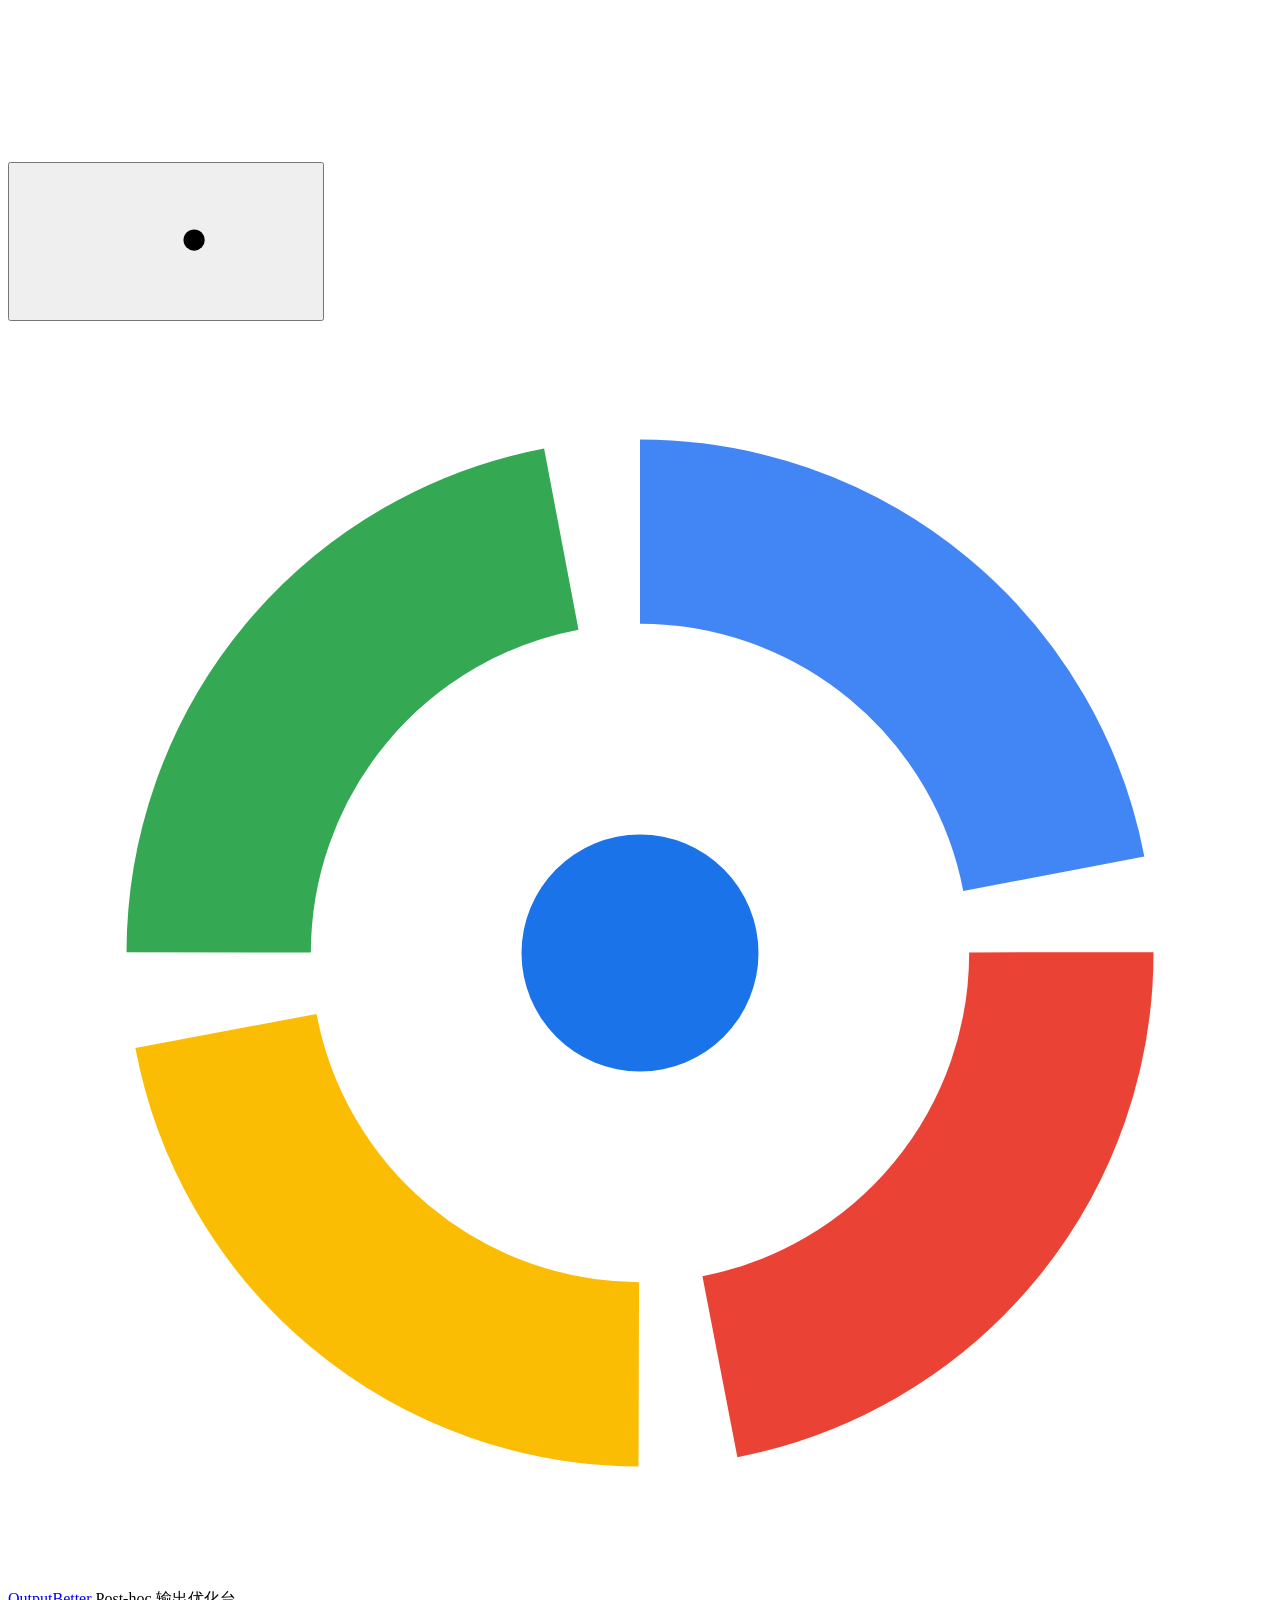
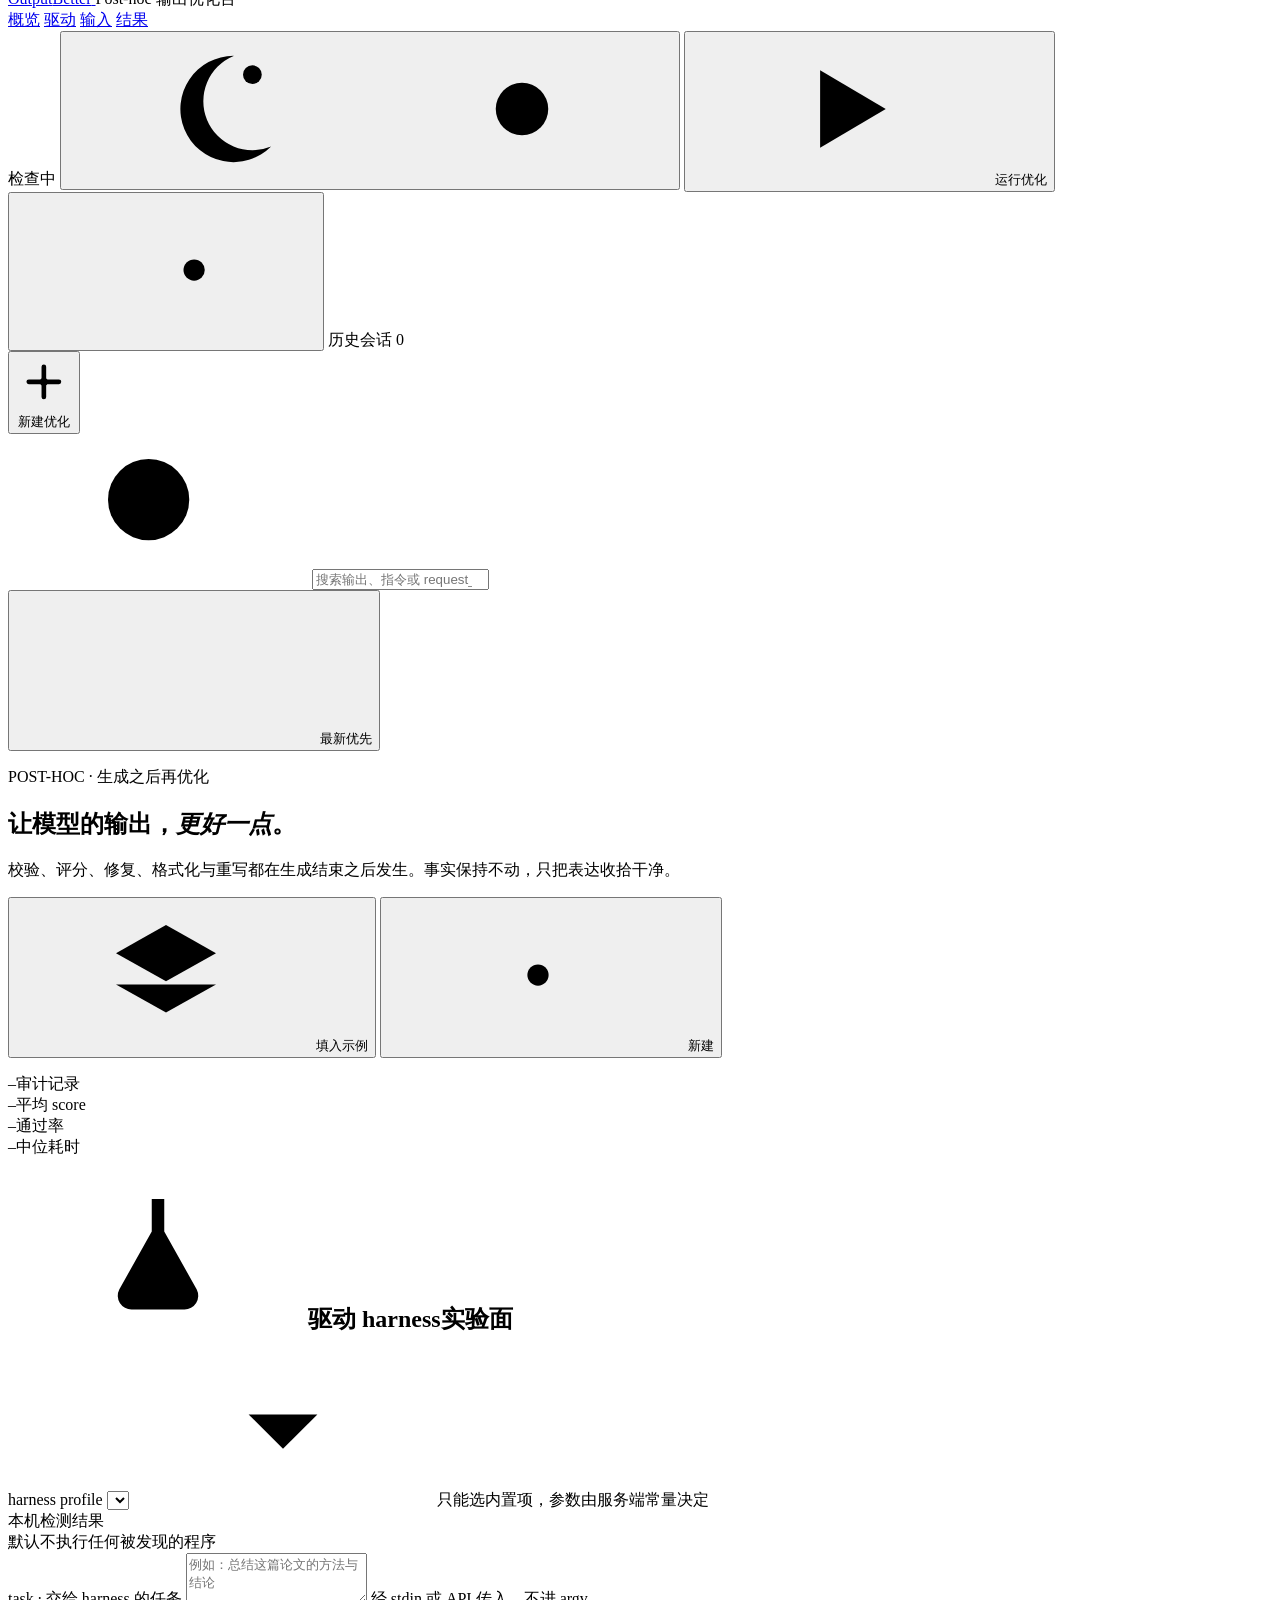
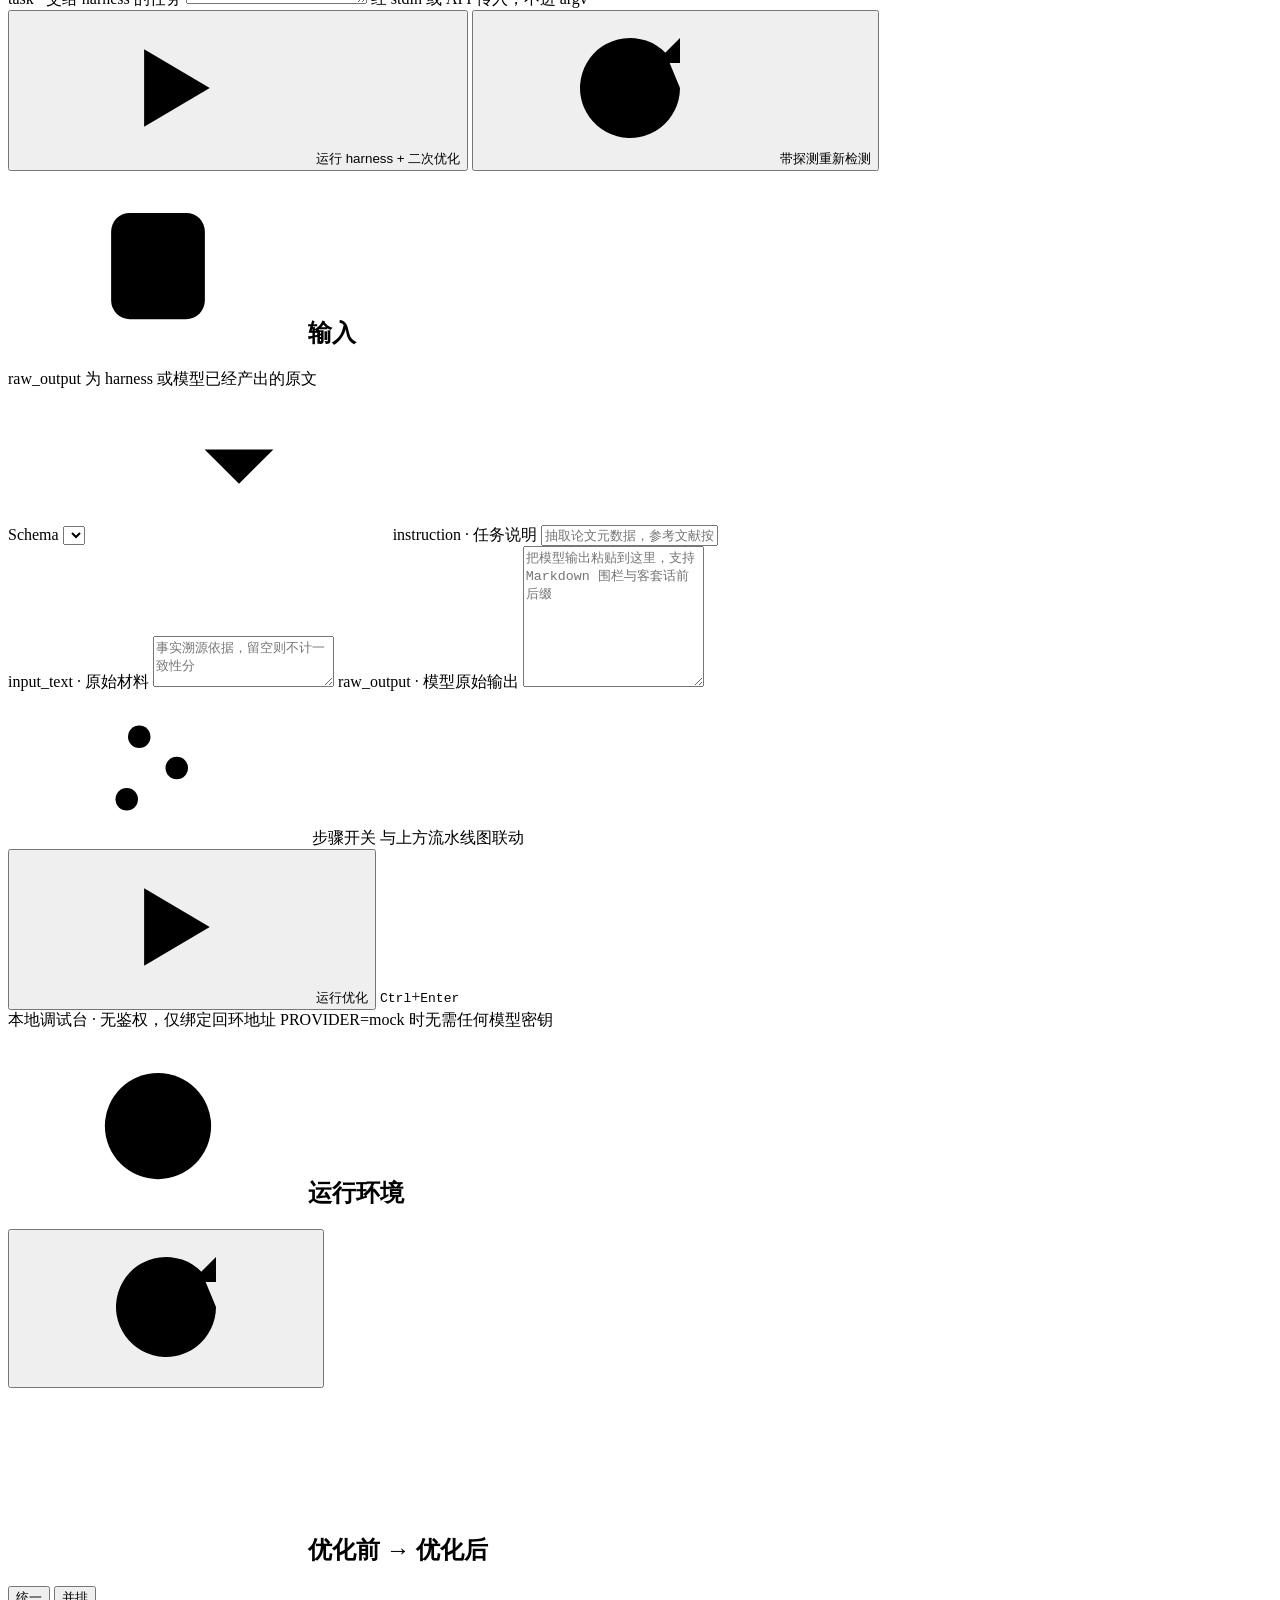
==== commit 2b3ab283: "去掉顶栏「对照」锚点，让对照面板常驻右下角 顶栏那条「对照」是 index.html:71 的跳转锚，而 app.js:1305 的 NAV_IDS 从来 不含 section-diff——它的激活态" ====
--- a/app/web/index.html
+++ b/app/web/index.html
@@ -68,7 +68,6 @@
         <a class="appnav-link" href="#harness-panel" data-nav="harness-panel">驱动</a>
         <a class="appnav-link" href="#section-input" data-nav="section-input">输入</a>
         <a class="appnav-link" href="#result-panel" data-nav="result-panel">结果</a>
-        <a class="appnav-link" href="#section-diff" data-nav="section-diff">对照</a>
       </nav>
 
       <div class="appbar-side appbar-end">
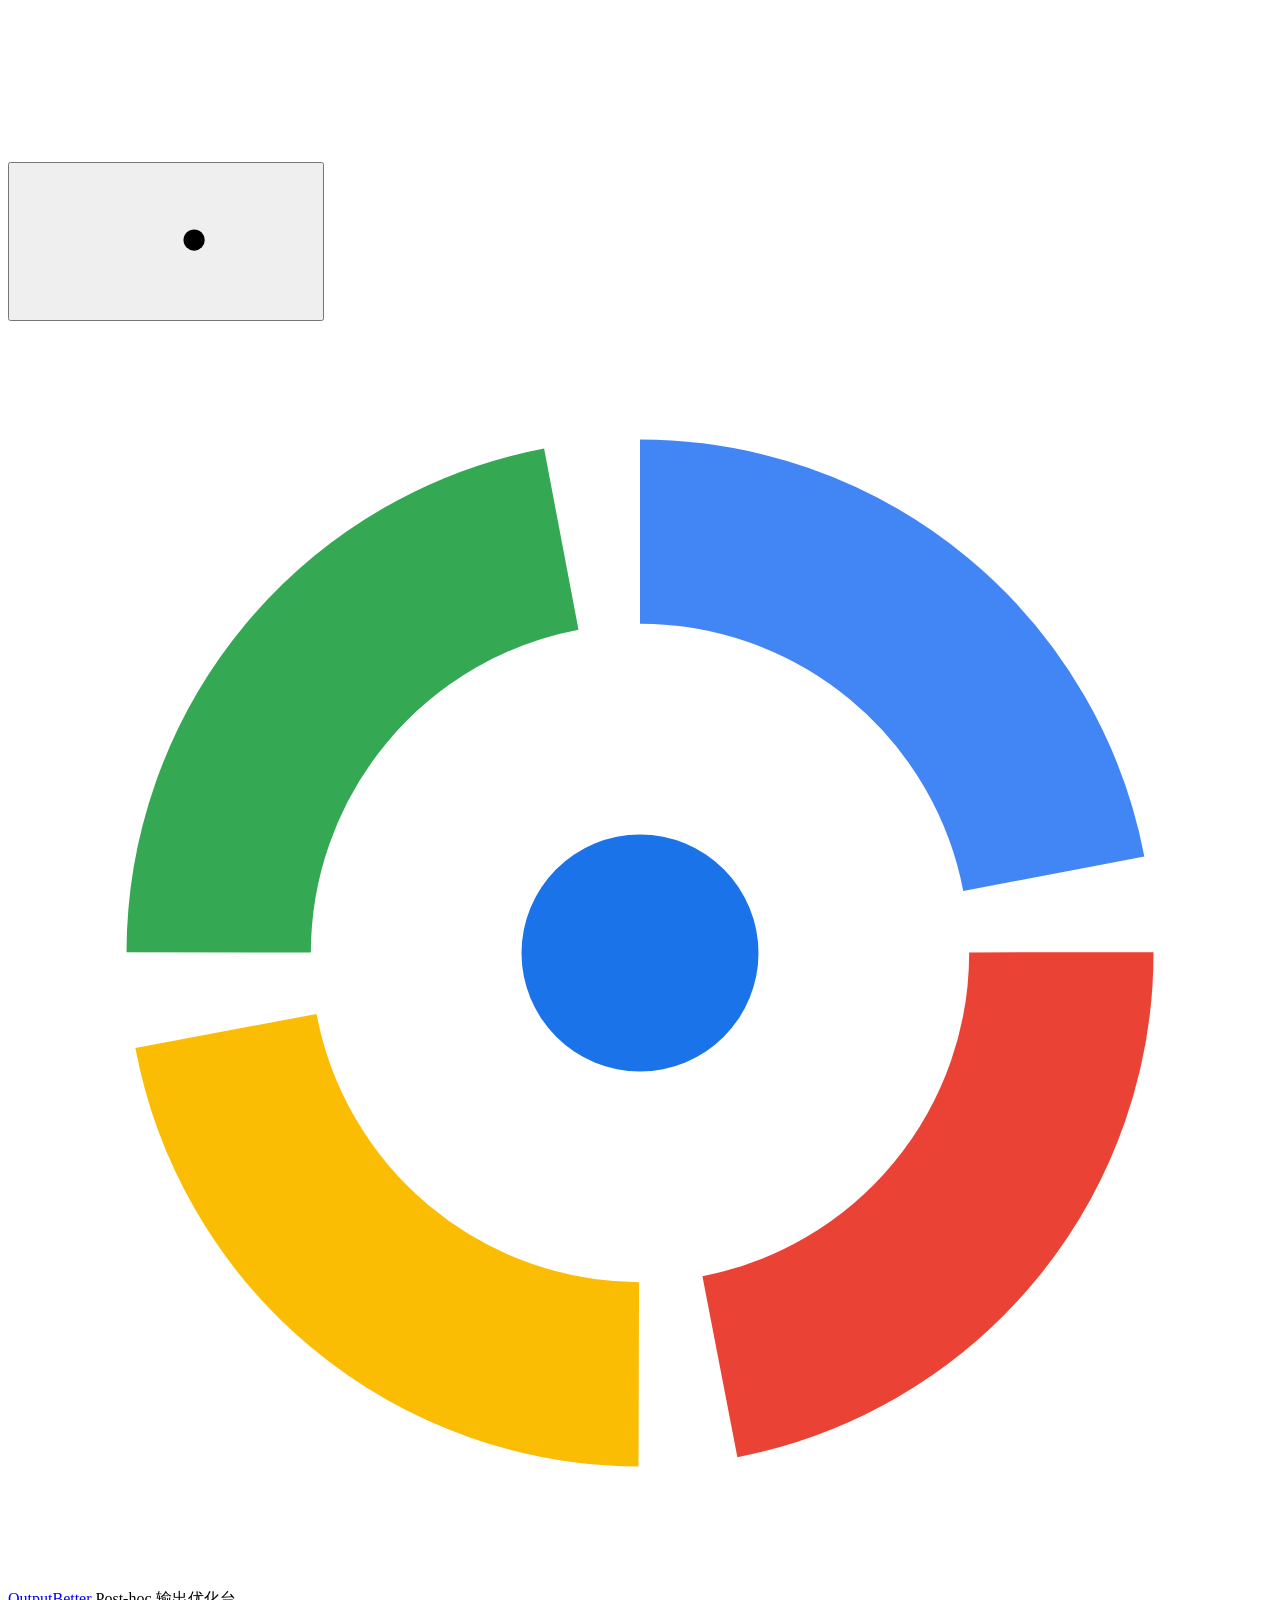
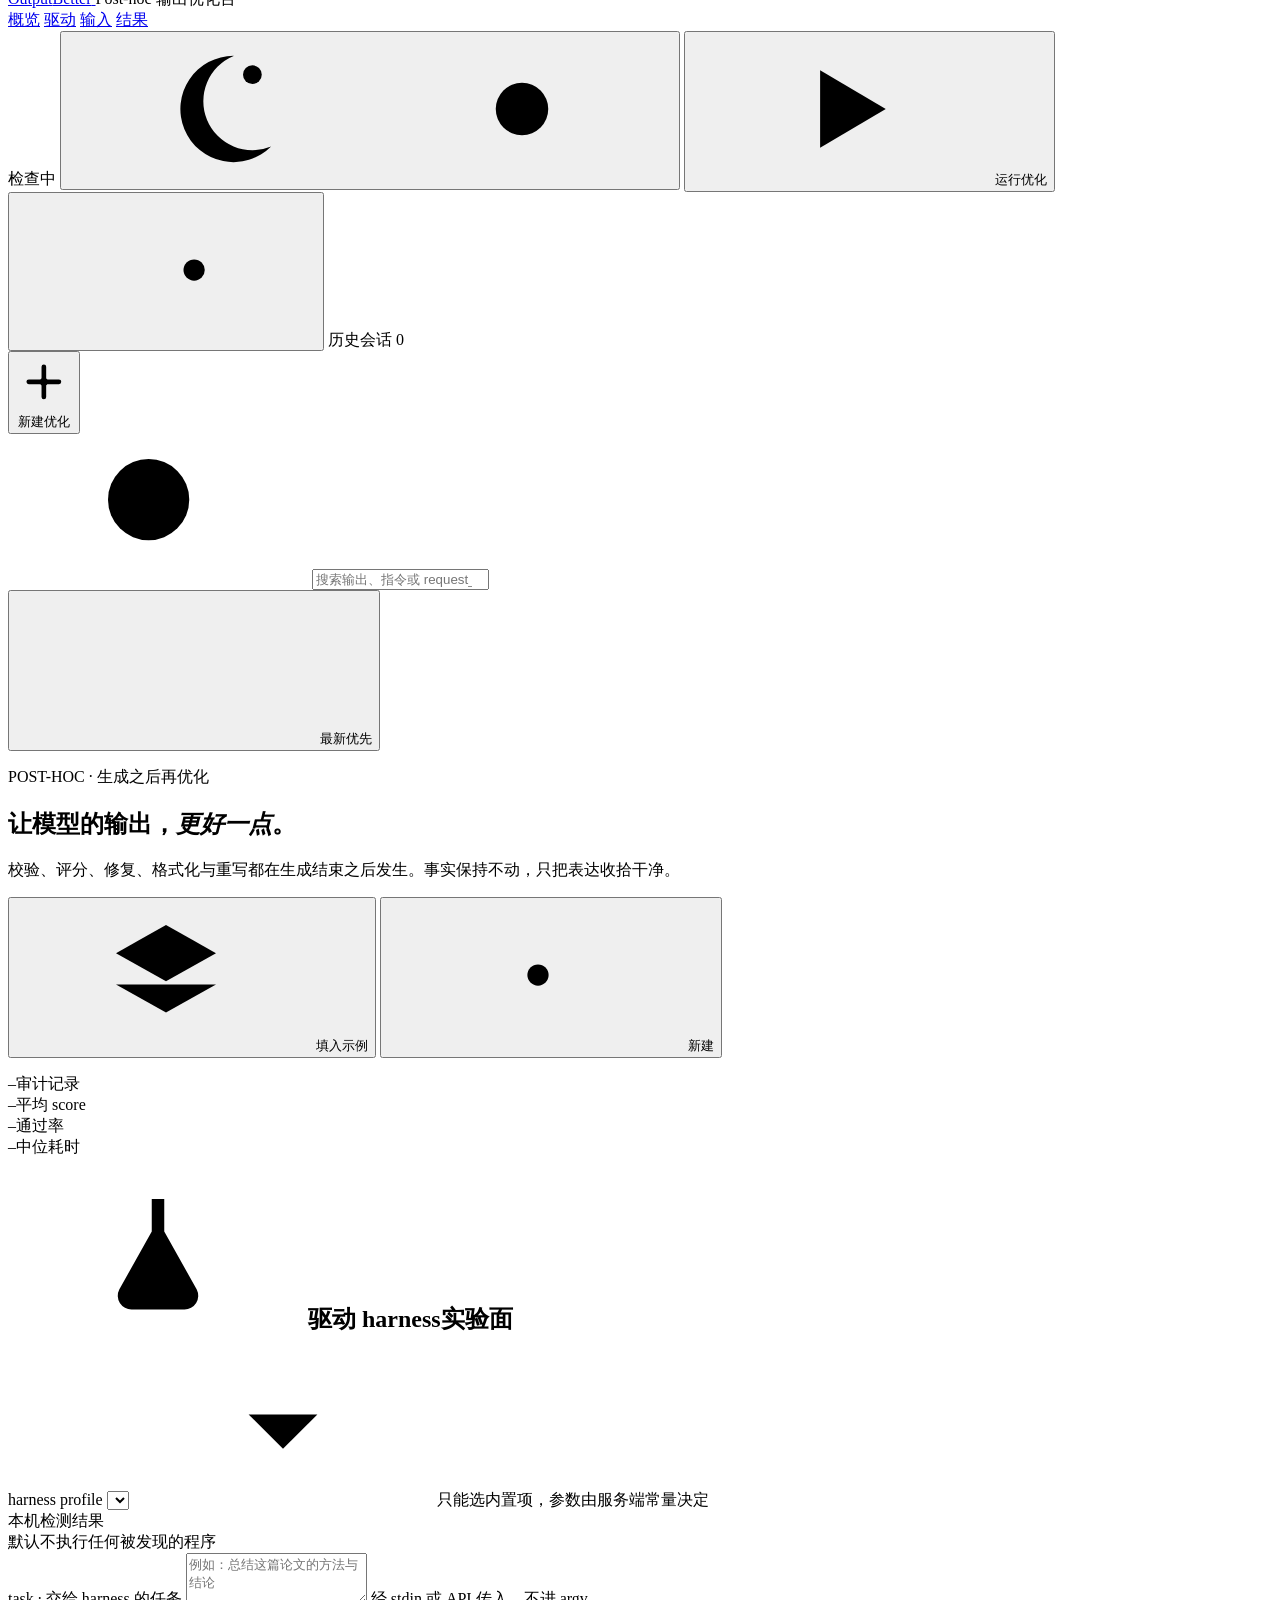
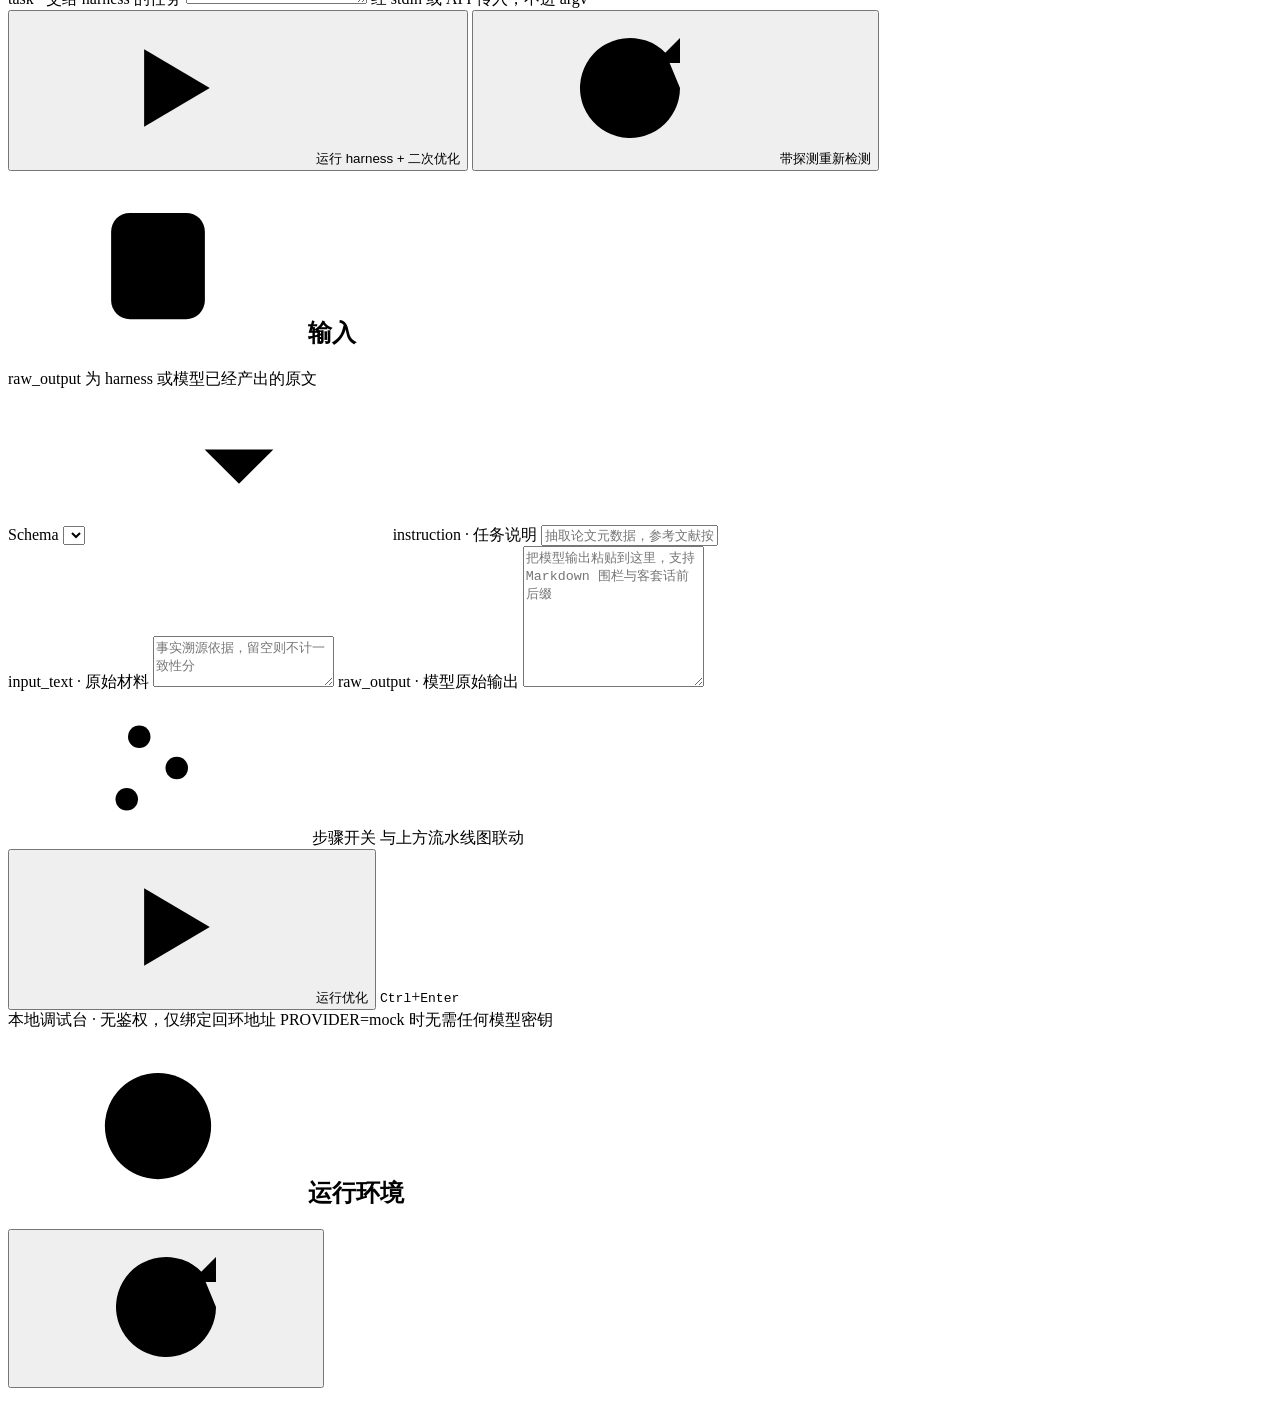
==== commit 23dd5714: "refactor(web): 移除对照面板与全部 diff 前端逻辑，含 #17 的常驻守卫 按用户决定彻底删除"对照"功能（ owner 在 #17 刚把它常态化并加契约测试禁止删除； 本次经用户明" ====
--- a/app/web/index.html
+++ b/app/web/index.html
@@ -24,7 +24,6 @@
       <symbol id="i-refresh" viewBox="0 0 24 24"><path d="M20 12a8 8 0 1 1-2.34-5.66"/><path d="M20 4v4h-4"/></symbol>
       <symbol id="i-flask" viewBox="0 0 24 24"><path d="M10 3.5h4M11 3.5v5.2L5.8 18a2.2 2.2 0 0 0 2 3.2h8.4a2.2 2.2 0 0 0 2-3.2L13 8.7V3.5"/><path d="M8 14.5h8"/><circle cx="12" cy="17.5" r="1.5" fill="currentColor" stroke="none"/></symbol>
       <symbol id="i-history" viewBox="0 0 24 24"><circle cx="12" cy="12" r="8.5"/><path d="M12 7.5V12l3.2 2"/><circle cx="12" cy="12" r="1.5" fill="currentColor" stroke="none"/></symbol>
-      <symbol id="i-swap" viewBox="0 0 24 24"><path d="M4 8.5h13M17 8.5l-3-3M17 8.5l-3 3M20 15.5H7M7 15.5l3-3M7 15.5l3 3"/></symbol>
       <symbol id="i-schema" viewBox="0 0 24 24"><rect x="4.5" y="3.5" width="15" height="17" rx="3"/><path d="M8.5 8.5h4M8.5 12h7M8.5 15.5h5"/><circle cx="15.5" cy="8.5" r="1.5" fill="currentColor" stroke="none"/></symbol>
       <symbol id="i-gauge" viewBox="0 0 24 24"><path d="M4.5 16.5a8.5 8.5 0 1 1 15 0"/><path d="M12 16.5l3.6-4.6"/><circle cx="12" cy="16.5" r="1.6" fill="currentColor" stroke="none"/></symbol>
       <symbol id="i-build" viewBox="0 0 24 24"><path d="M4 12h4.5M15.5 12H20"/><path d="M8.5 12a3.5 3.5 0 0 1 7 0"/><circle cx="12" cy="8.5" r="1.6" fill="currentColor" stroke="none"/></symbol>
@@ -286,7 +285,7 @@
         </footer>
       </main>
 
-      <aside class="rail rail-right" aria-label="环境与对照">
+      <aside class="rail rail-right" aria-label="运行环境">
         <section class="panel panel-flush" id="section-env">
           <div class="panel-head">
             <h2><span class="head-icon hi-info"><svg class="icon" aria-hidden="true"><use href="#i-info"></use></svg></span>运行环境</h2>
@@ -295,17 +294,6 @@
             </button>
           </div>
           <dl class="env" id="env"></dl>
-        </section>
-        <section class="panel panel-grow" id="section-diff">
-          <div class="panel-head">
-            <h2><span class="head-icon hi-swap"><svg class="icon" aria-hidden="true"><use href="#i-swap"></use></svg></span>优化前 → 优化后</h2>
-            <span class="panel-hint" id="diff-mode"></span>
-          </div>
-          <div class="segmented" id="diff-view" role="group" aria-label="对照视图">
-            <button type="button" class="seg is-on" data-view="unified">统一</button>
-            <button type="button" class="seg" data-view="split">并排</button>
-          </div>
-          <div class="diff" id="diff"></div>
         </section>
       </aside>
     </div>
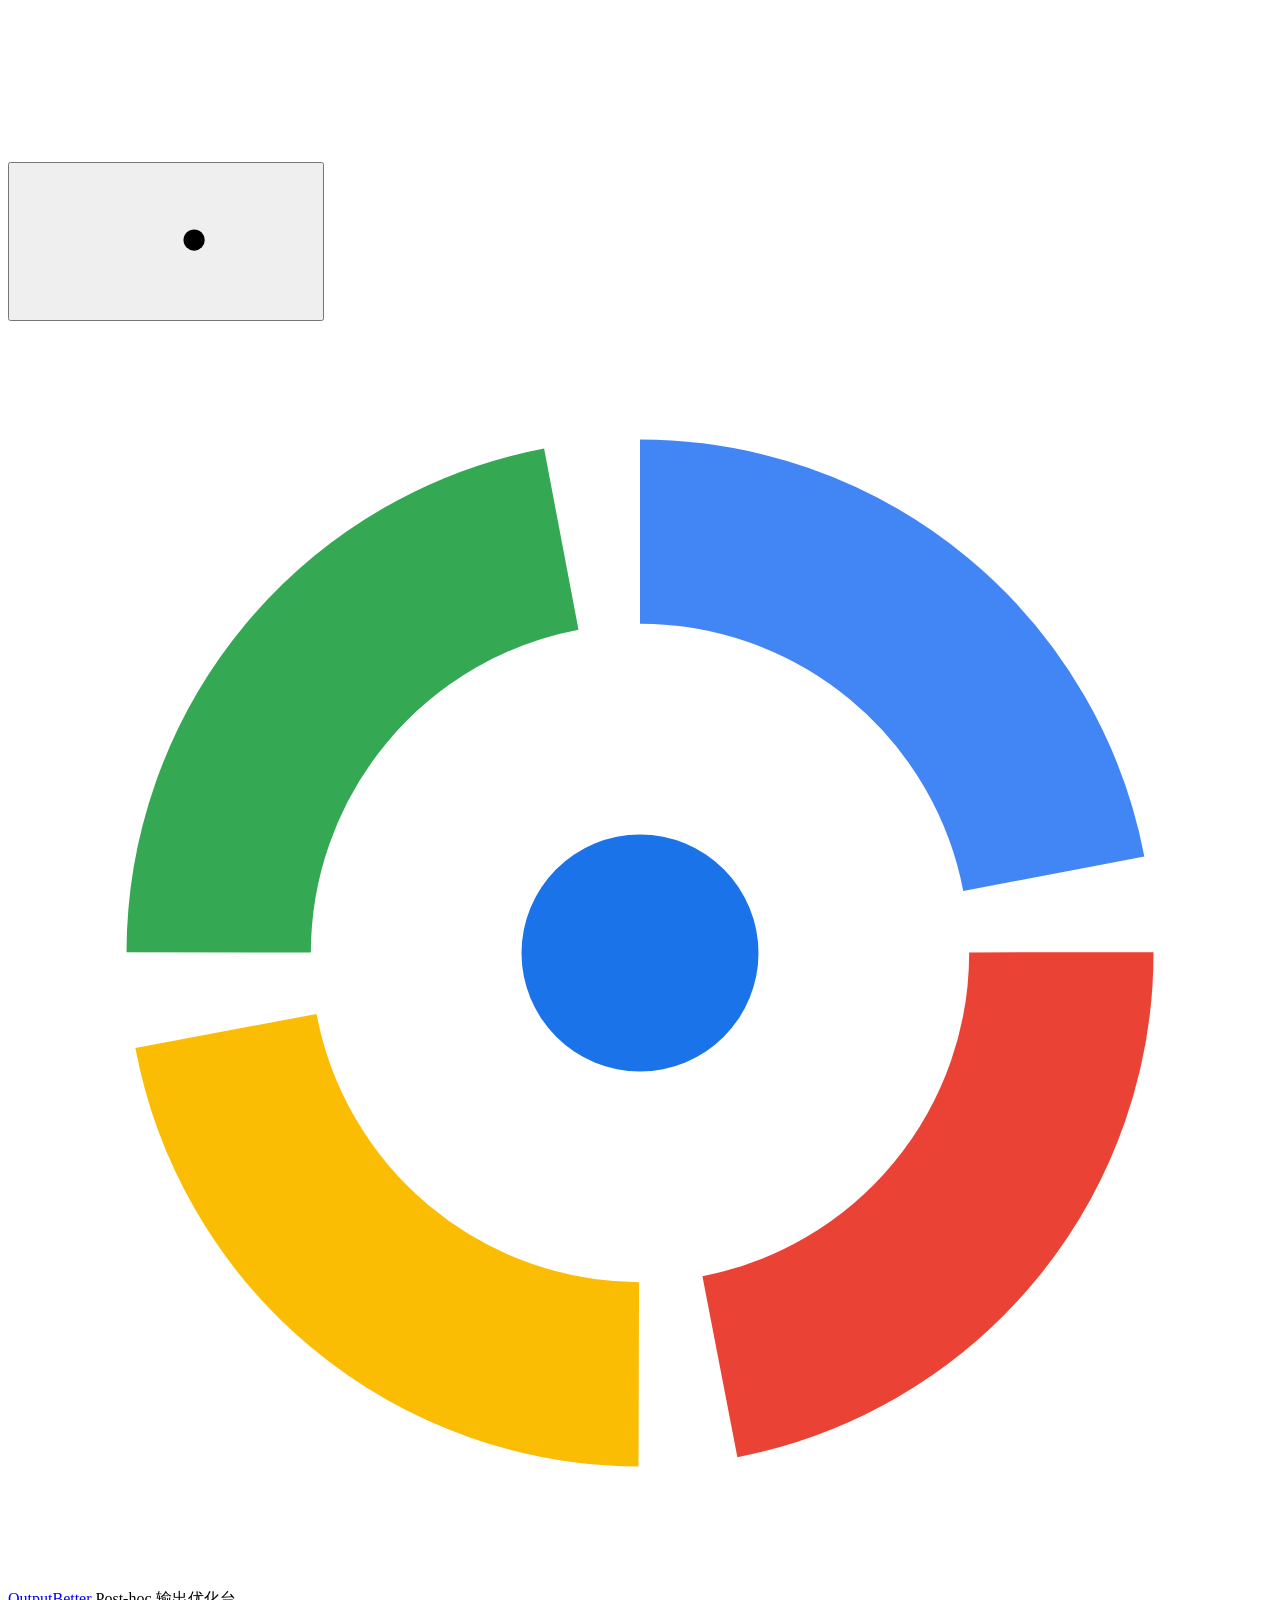
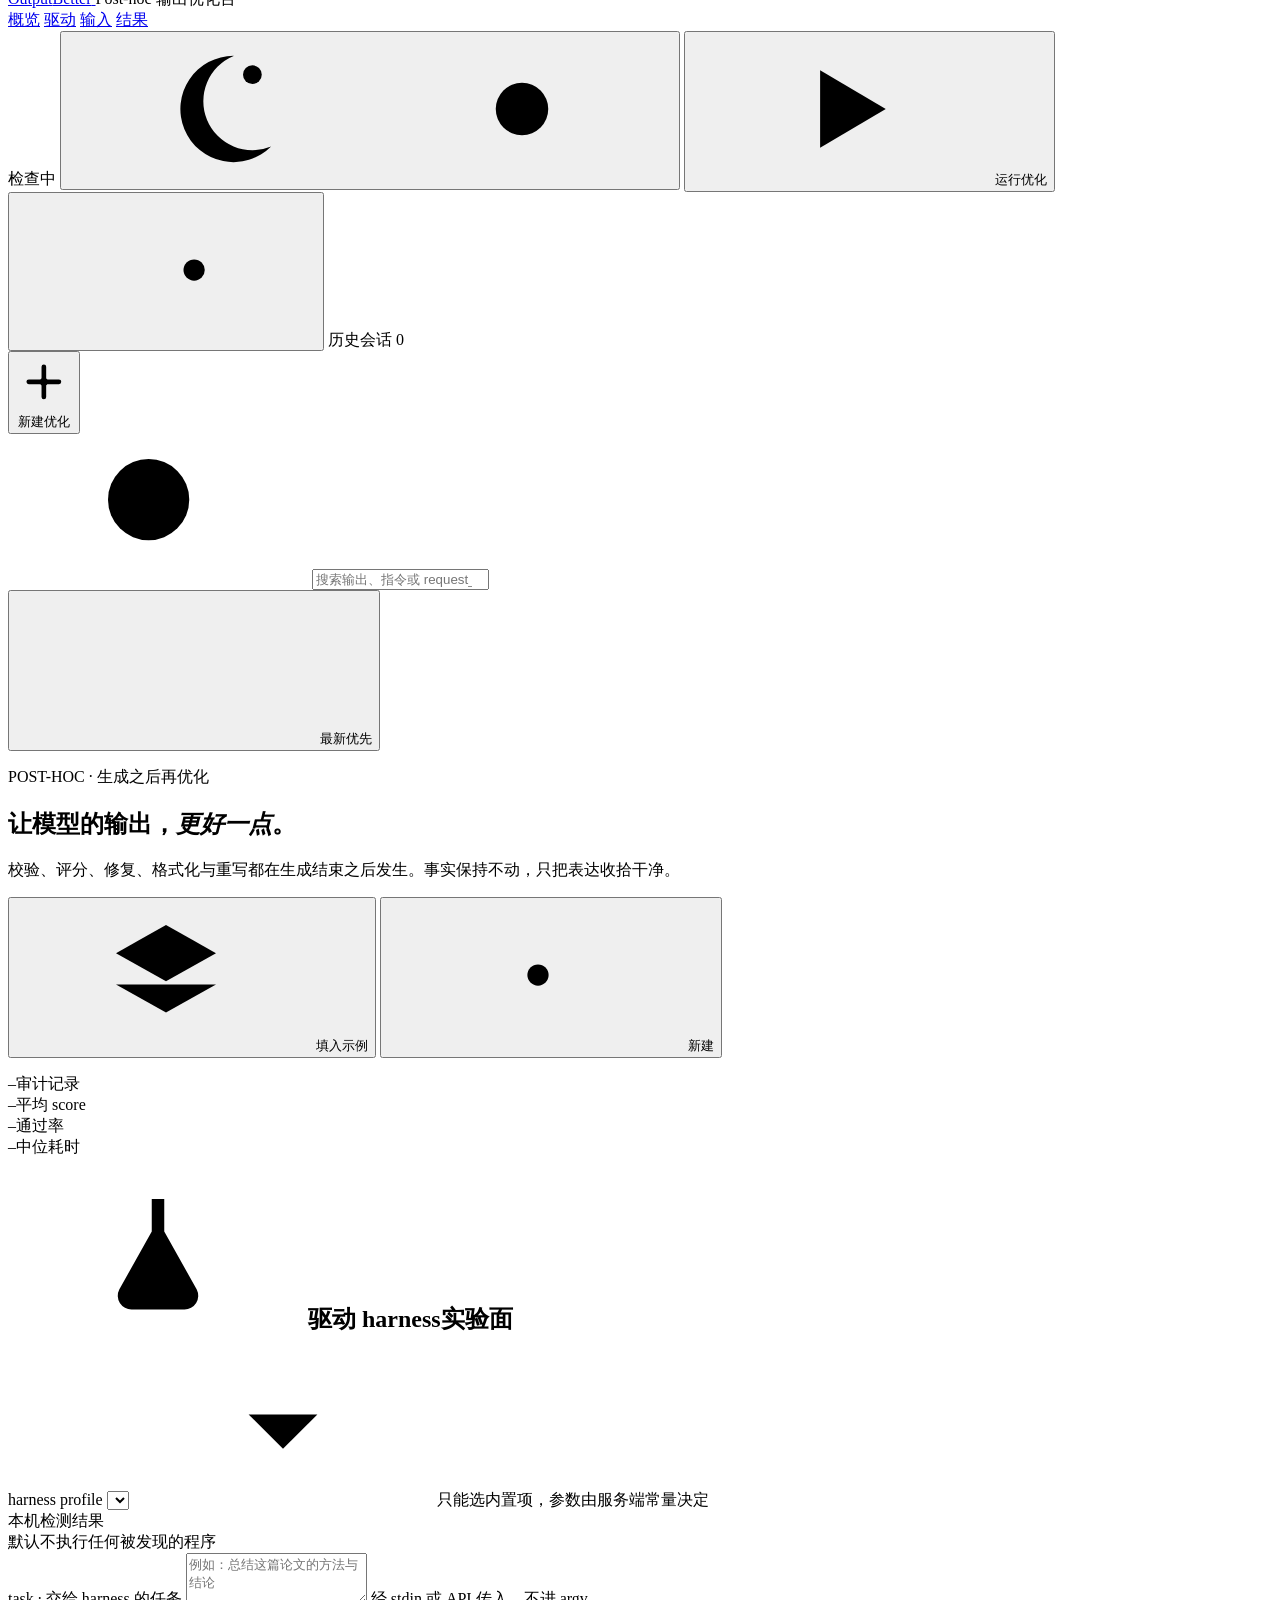
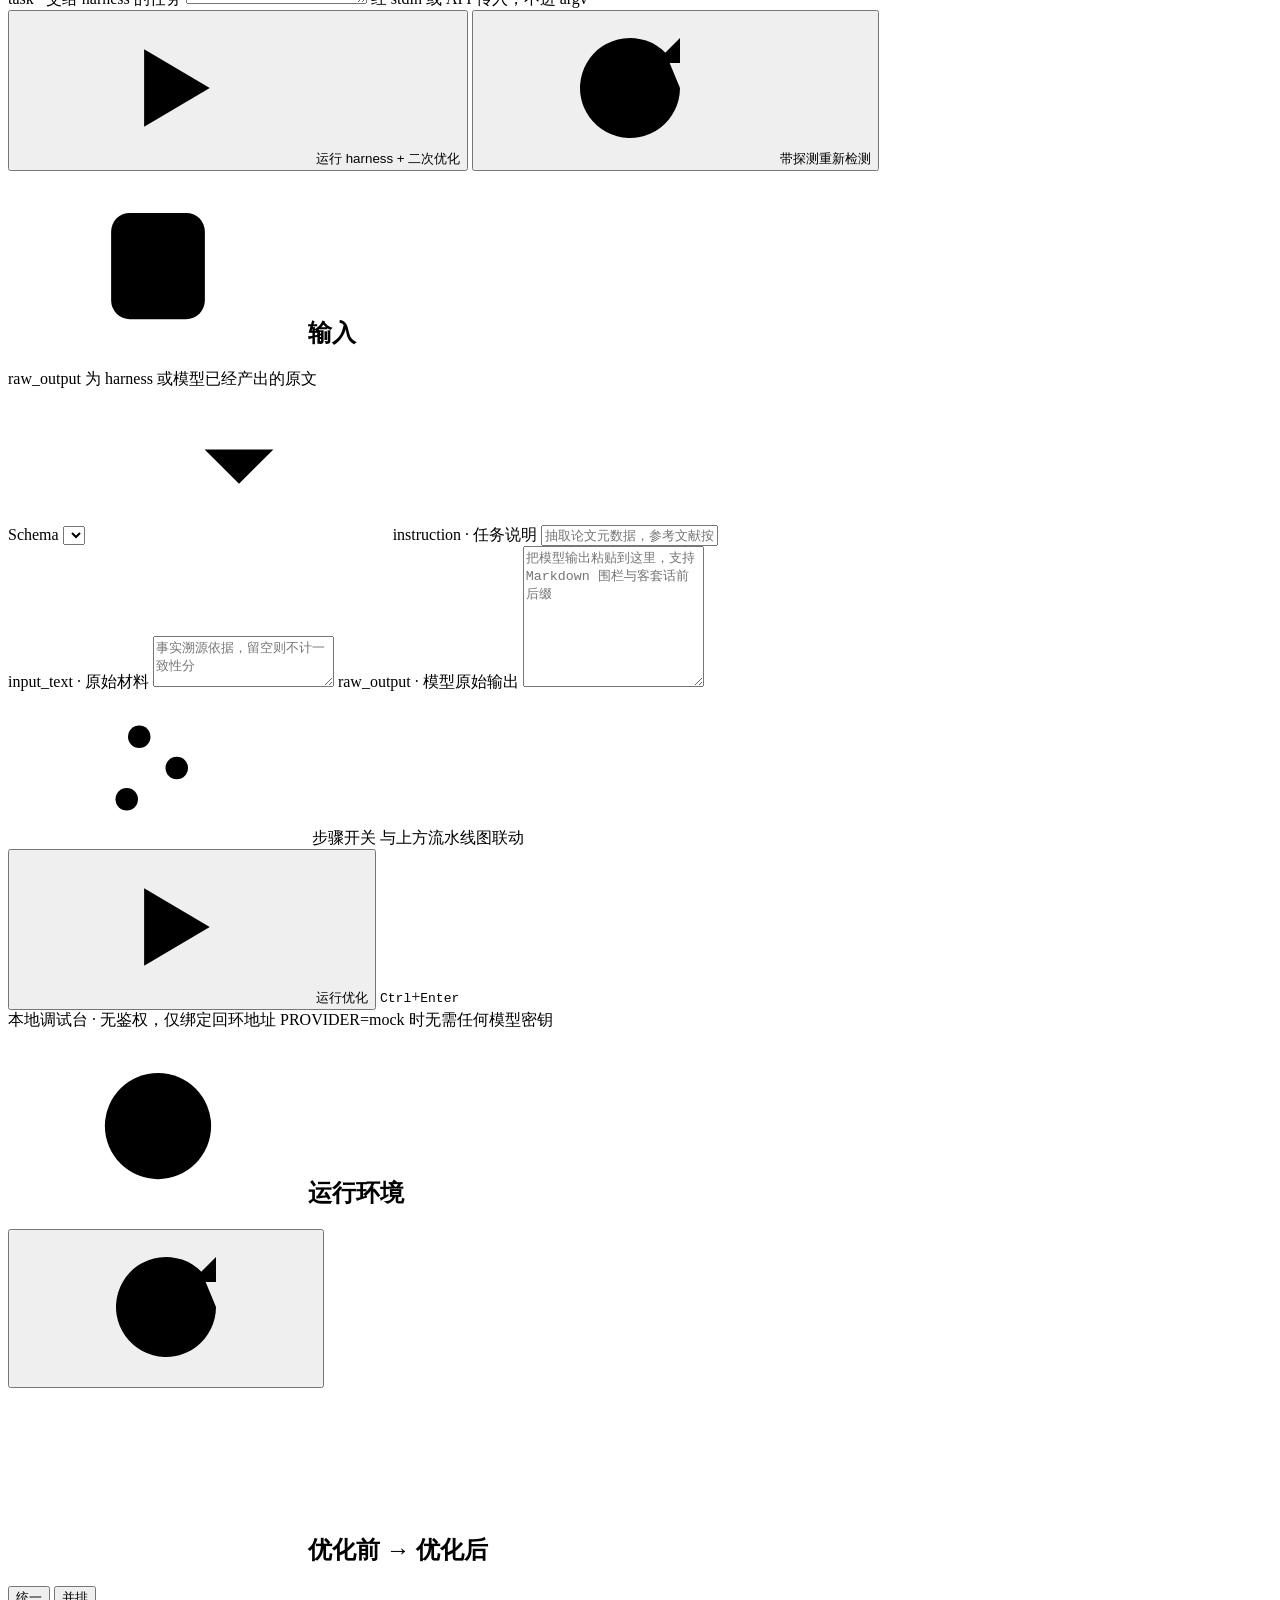
==== commit 1c073c62: "恢复右下角对照面板，撤销 #18 的前端删除 #18 把对照面板连同 206 行 diff 逻辑、202 行样式和 3 条结构断言一起删了，用户要的 是那个常驻右下的前后对比框。#18 只动了这 5 " ====
--- a/app/web/index.html
+++ b/app/web/index.html
@@ -24,6 +24,7 @@
       <symbol id="i-refresh" viewBox="0 0 24 24"><path d="M20 12a8 8 0 1 1-2.34-5.66"/><path d="M20 4v4h-4"/></symbol>
       <symbol id="i-flask" viewBox="0 0 24 24"><path d="M10 3.5h4M11 3.5v5.2L5.8 18a2.2 2.2 0 0 0 2 3.2h8.4a2.2 2.2 0 0 0 2-3.2L13 8.7V3.5"/><path d="M8 14.5h8"/><circle cx="12" cy="17.5" r="1.5" fill="currentColor" stroke="none"/></symbol>
       <symbol id="i-history" viewBox="0 0 24 24"><circle cx="12" cy="12" r="8.5"/><path d="M12 7.5V12l3.2 2"/><circle cx="12" cy="12" r="1.5" fill="currentColor" stroke="none"/></symbol>
+      <symbol id="i-swap" viewBox="0 0 24 24"><path d="M4 8.5h13M17 8.5l-3-3M17 8.5l-3 3M20 15.5H7M7 15.5l3-3M7 15.5l3 3"/></symbol>
       <symbol id="i-schema" viewBox="0 0 24 24"><rect x="4.5" y="3.5" width="15" height="17" rx="3"/><path d="M8.5 8.5h4M8.5 12h7M8.5 15.5h5"/><circle cx="15.5" cy="8.5" r="1.5" fill="currentColor" stroke="none"/></symbol>
       <symbol id="i-gauge" viewBox="0 0 24 24"><path d="M4.5 16.5a8.5 8.5 0 1 1 15 0"/><path d="M12 16.5l3.6-4.6"/><circle cx="12" cy="16.5" r="1.6" fill="currentColor" stroke="none"/></symbol>
       <symbol id="i-build" viewBox="0 0 24 24"><path d="M4 12h4.5M15.5 12H20"/><path d="M8.5 12a3.5 3.5 0 0 1 7 0"/><circle cx="12" cy="8.5" r="1.6" fill="currentColor" stroke="none"/></symbol>
@@ -285,7 +286,7 @@
         </footer>
       </main>
 
-      <aside class="rail rail-right" aria-label="运行环境">
+      <aside class="rail rail-right" aria-label="环境与对照">
         <section class="panel panel-flush" id="section-env">
           <div class="panel-head">
             <h2><span class="head-icon hi-info"><svg class="icon" aria-hidden="true"><use href="#i-info"></use></svg></span>运行环境</h2>
@@ -294,6 +295,17 @@
             </button>
           </div>
           <dl class="env" id="env"></dl>
+        </section>
+        <section class="panel panel-grow" id="section-diff">
+          <div class="panel-head">
+            <h2><span class="head-icon hi-swap"><svg class="icon" aria-hidden="true"><use href="#i-swap"></use></svg></span>优化前 → 优化后</h2>
+            <span class="panel-hint" id="diff-mode"></span>
+          </div>
+          <div class="segmented" id="diff-view" role="group" aria-label="对照视图">
+            <button type="button" class="seg is-on" data-view="unified">统一</button>
+            <button type="button" class="seg" data-view="split">并排</button>
+          </div>
+          <div class="diff" id="diff"></div>
         </section>
       </aside>
     </div>
